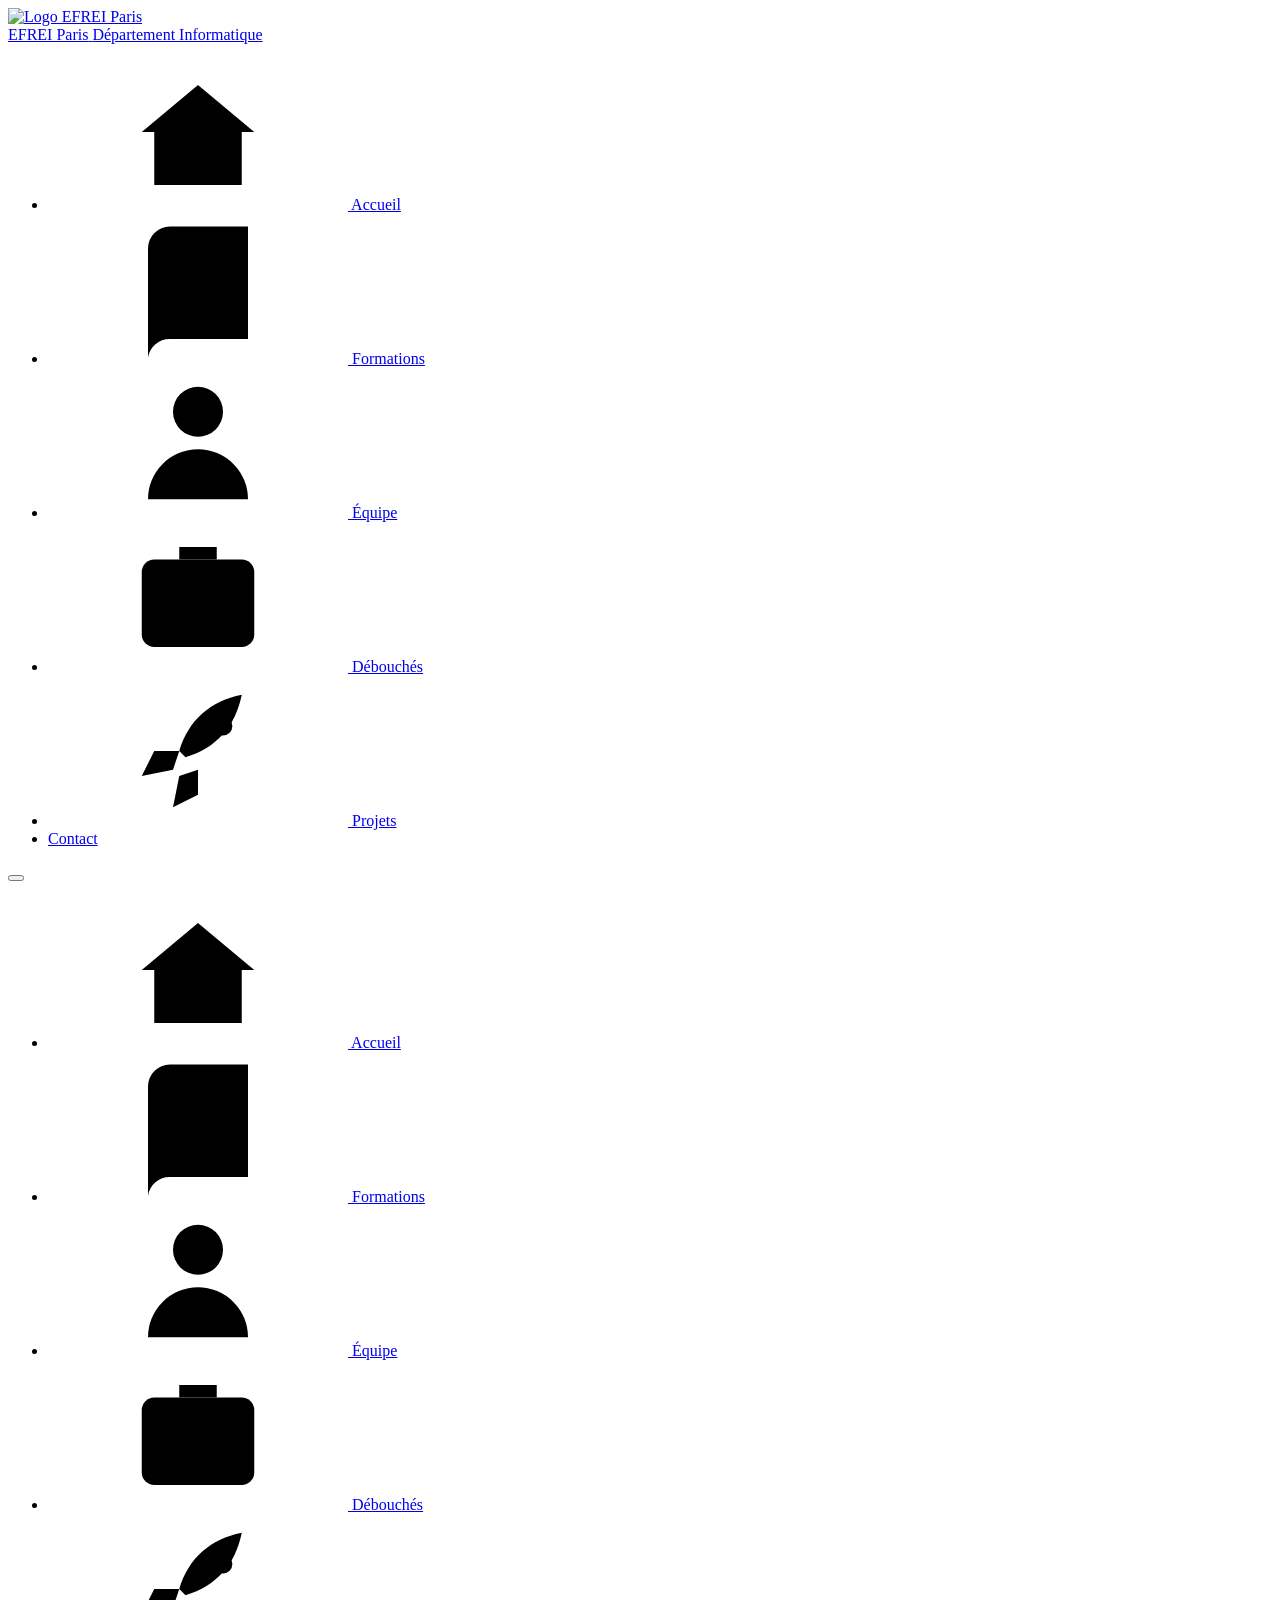
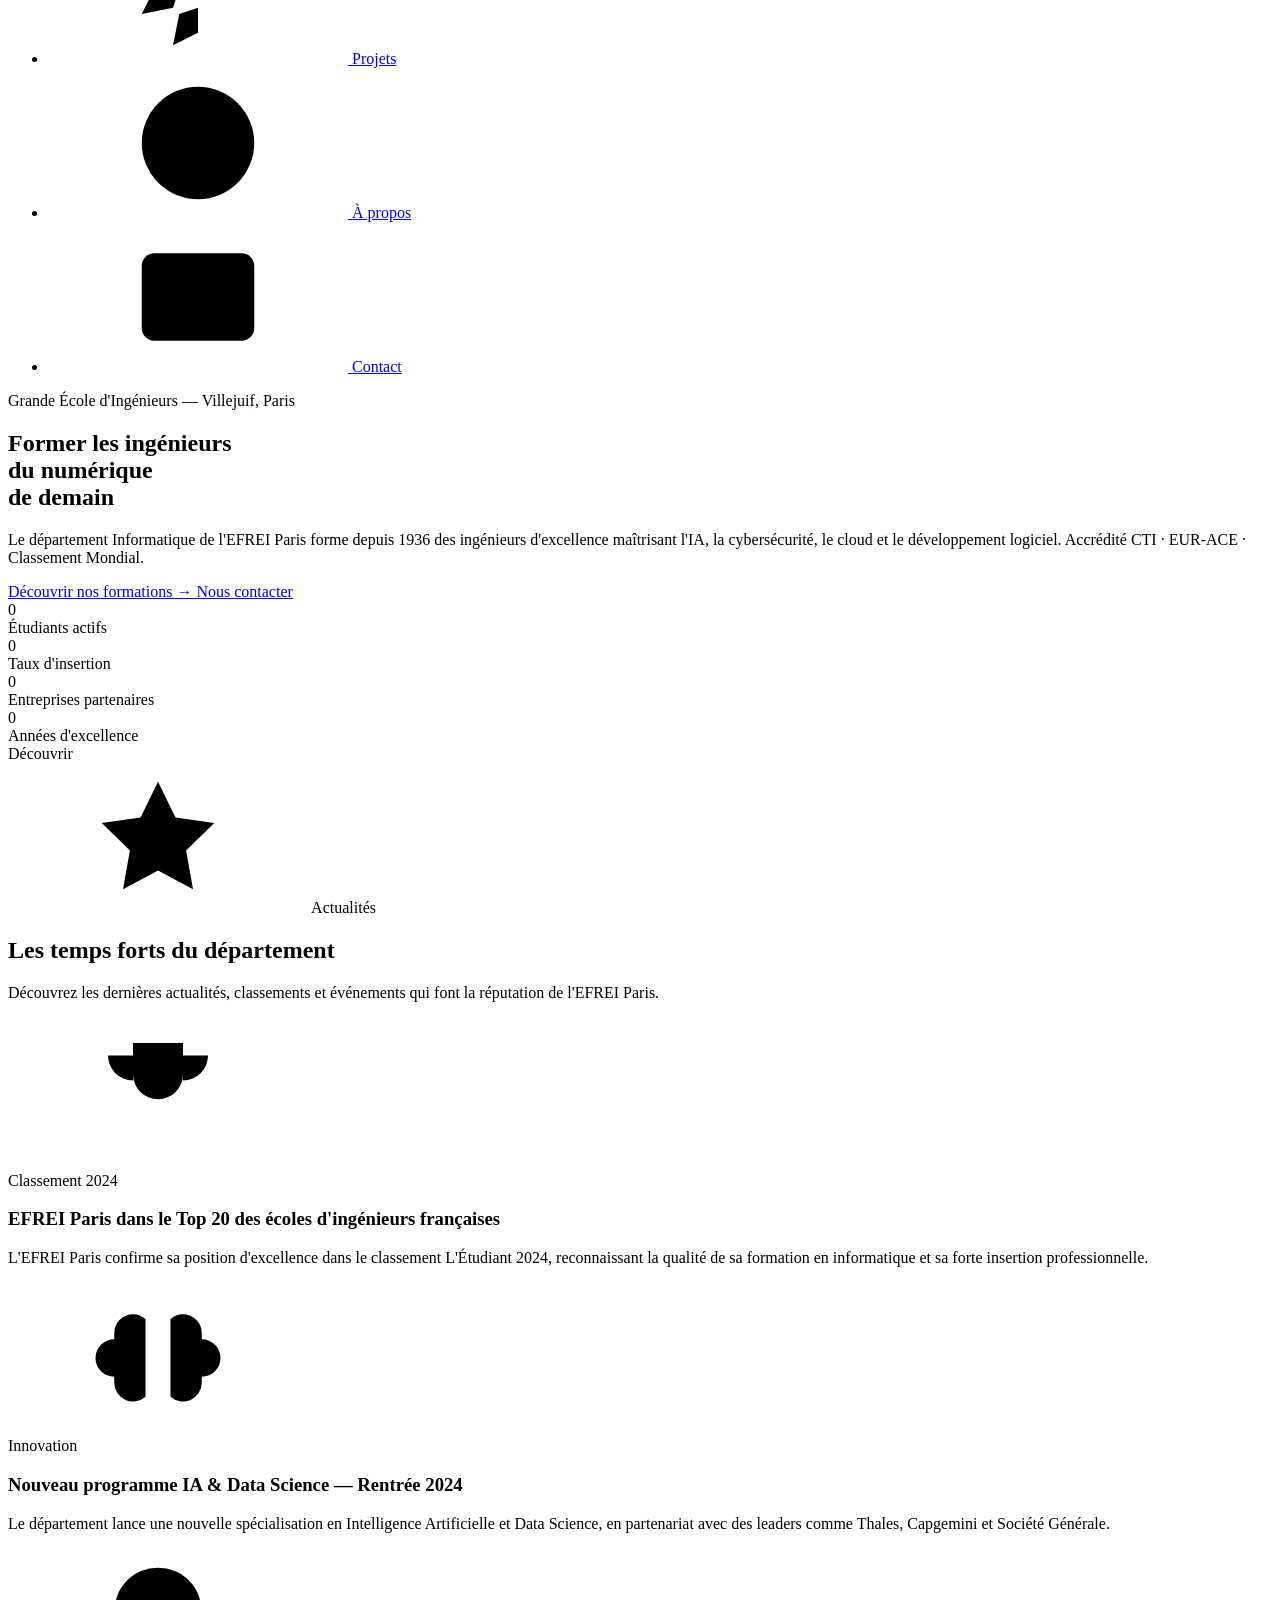
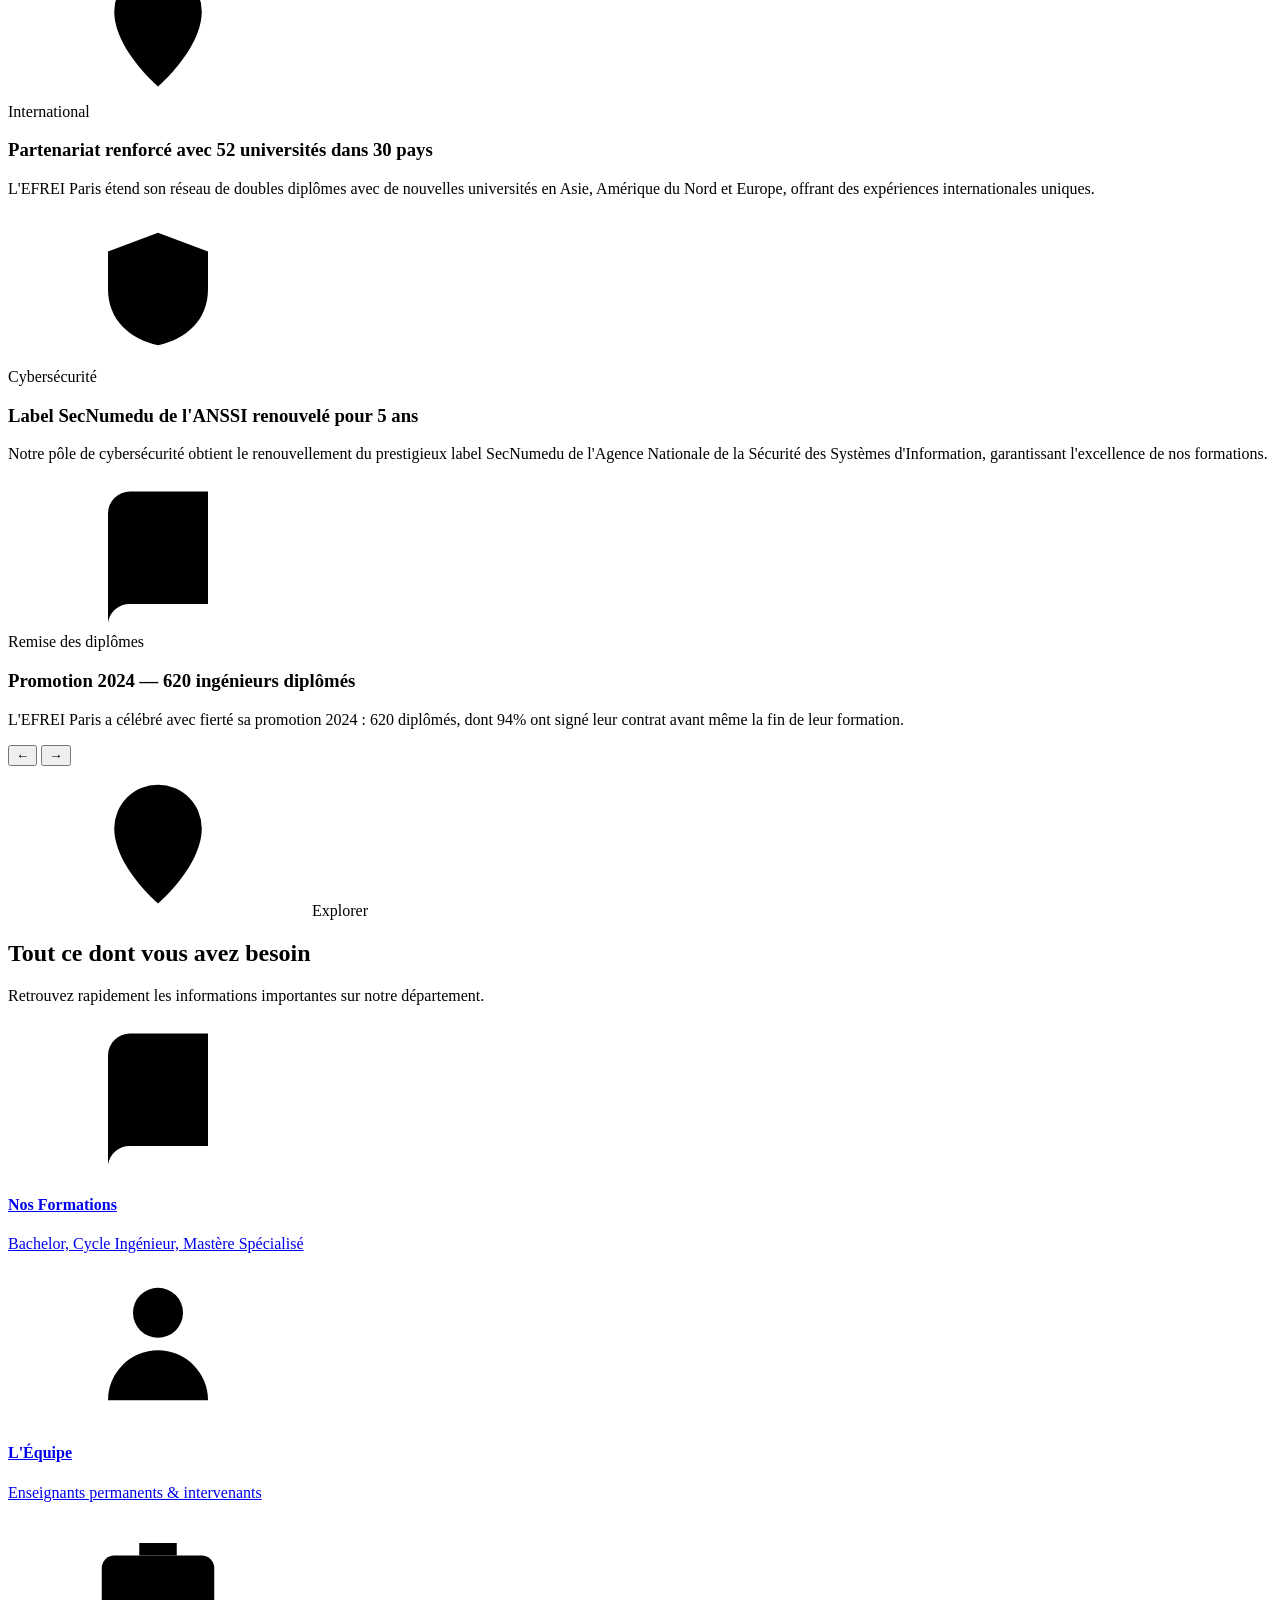
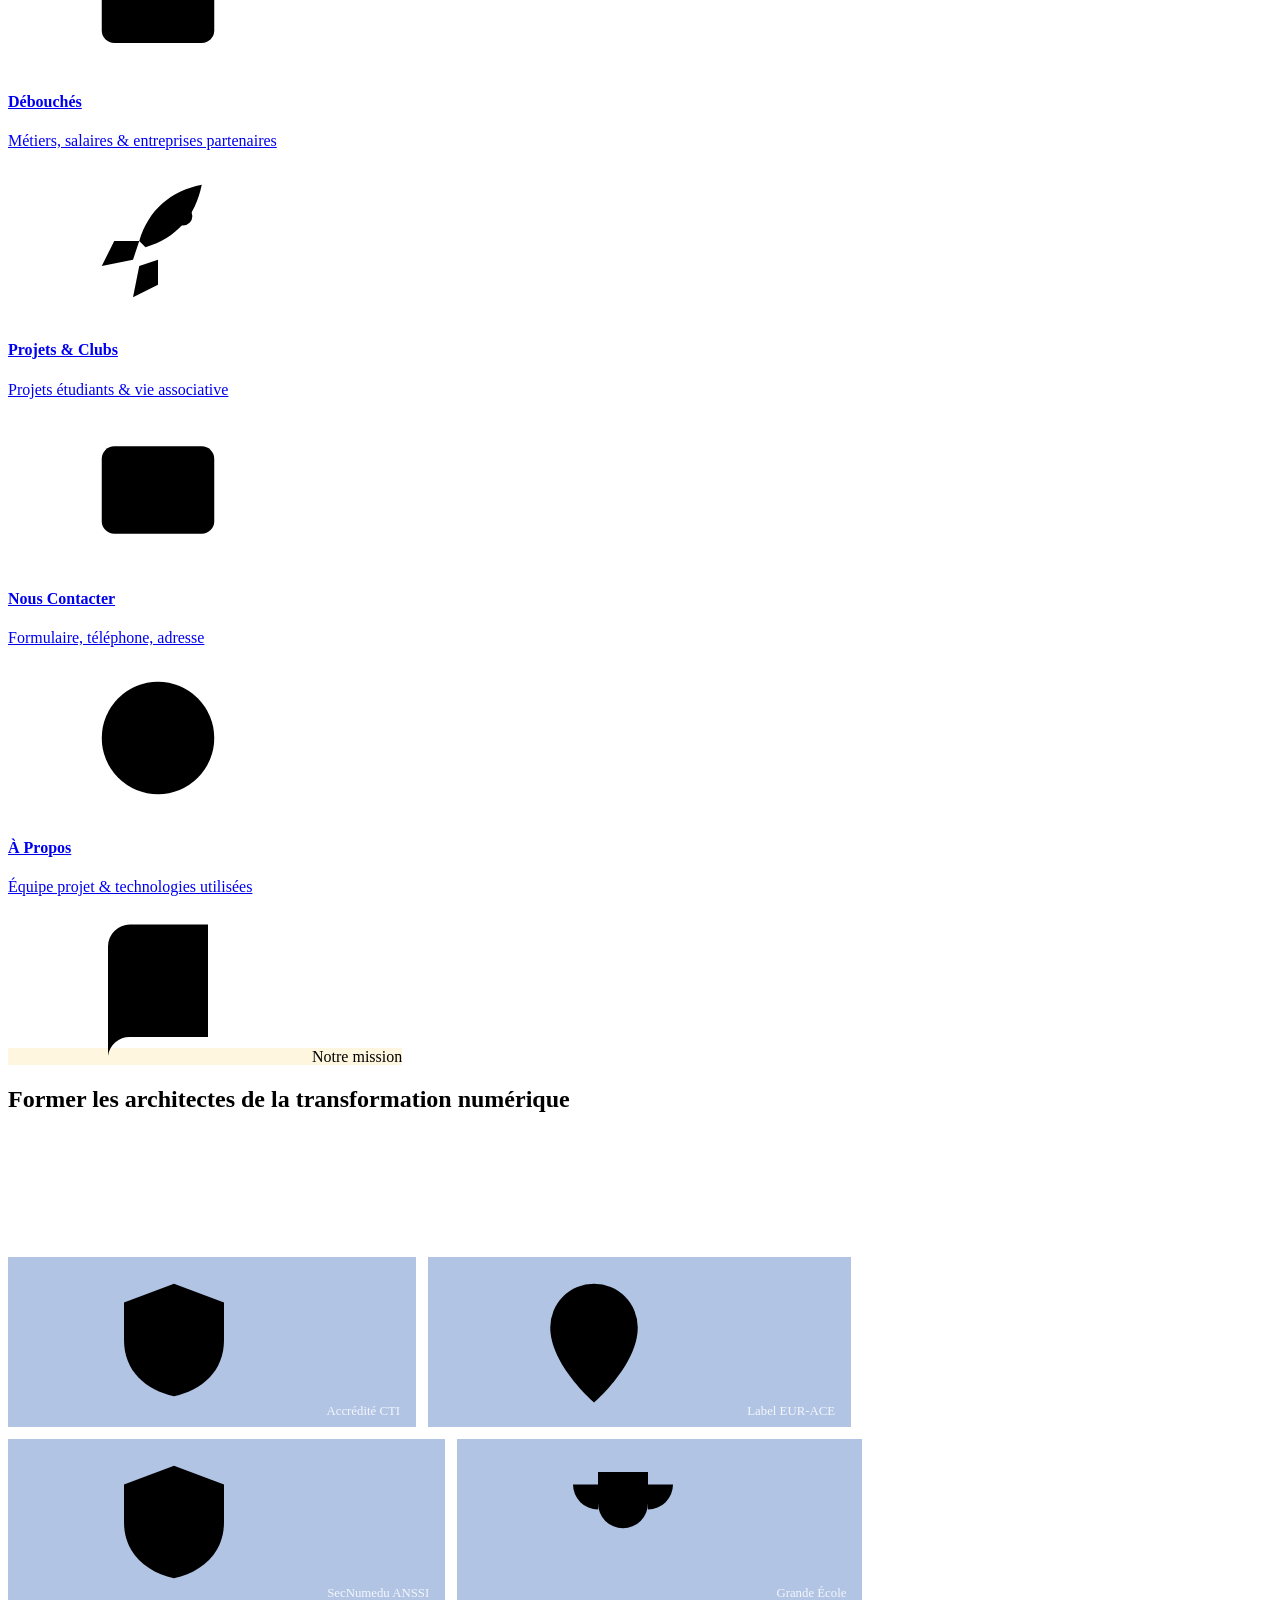
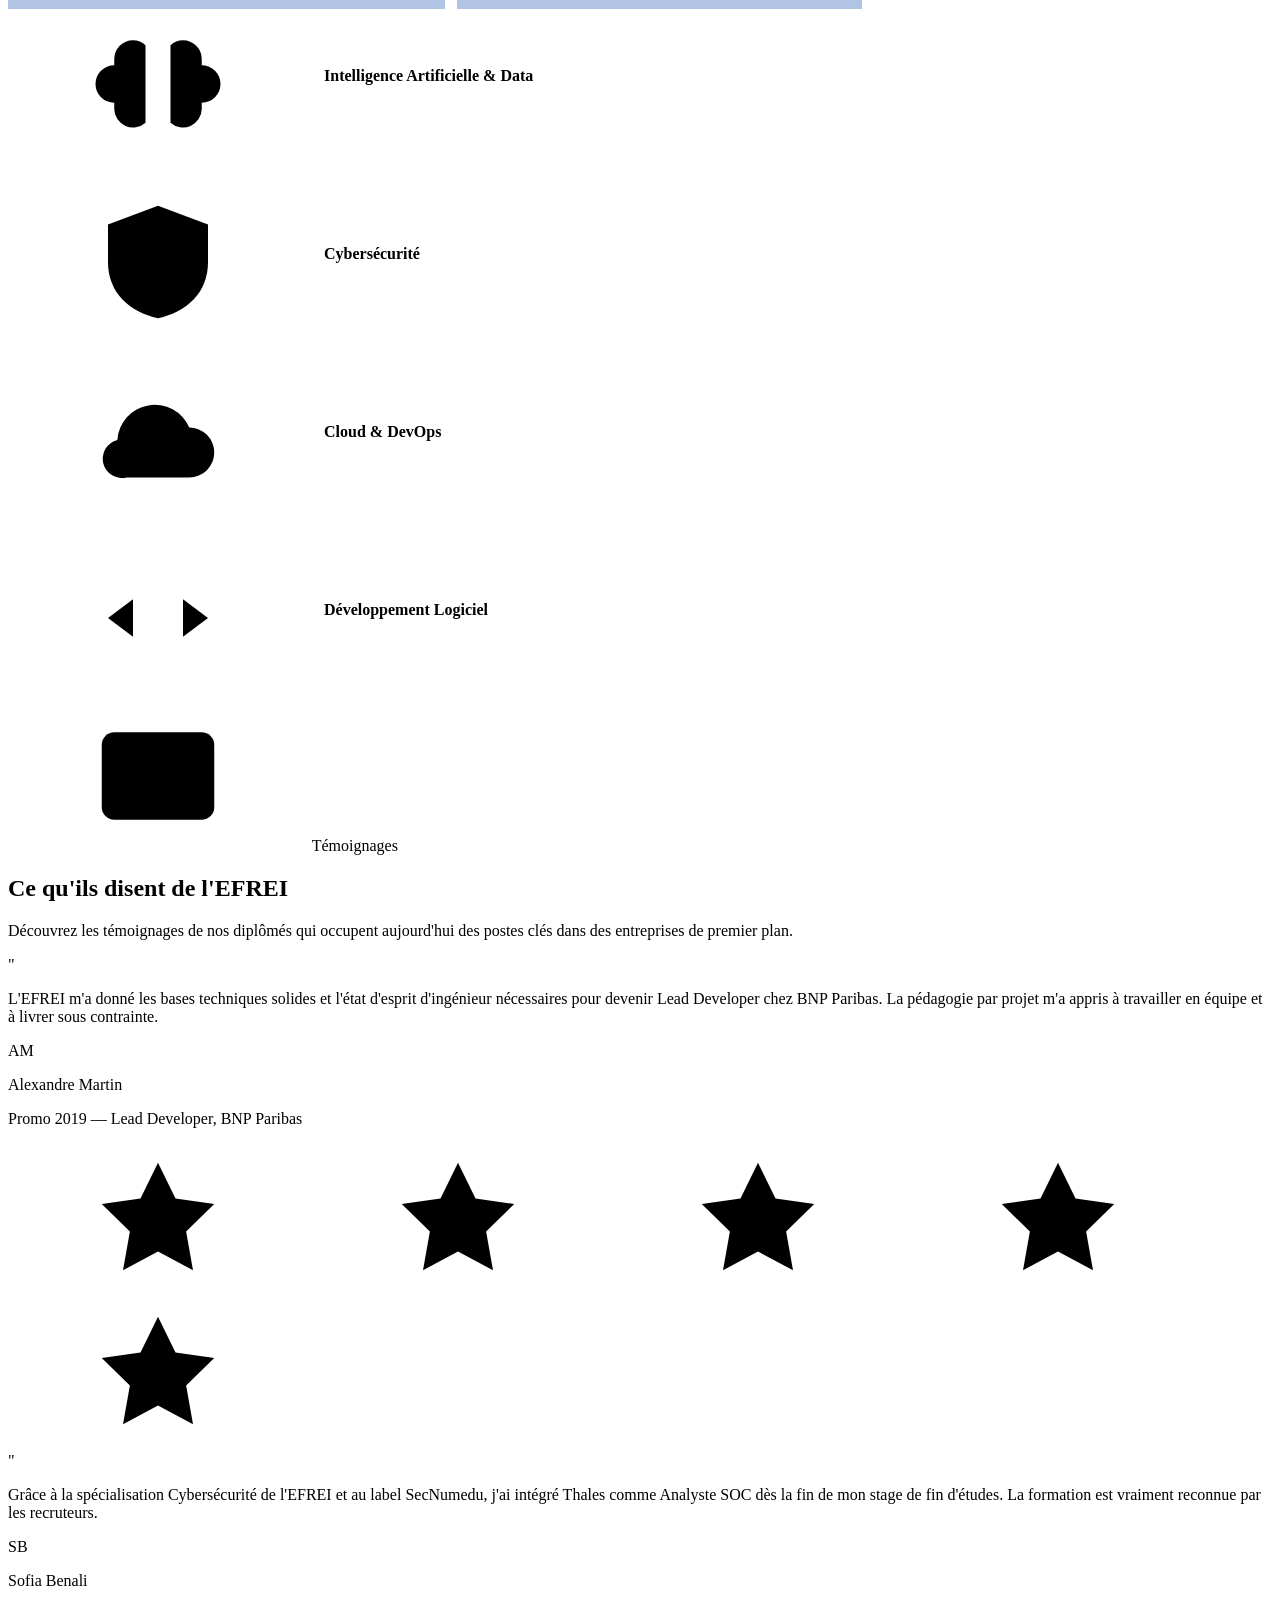
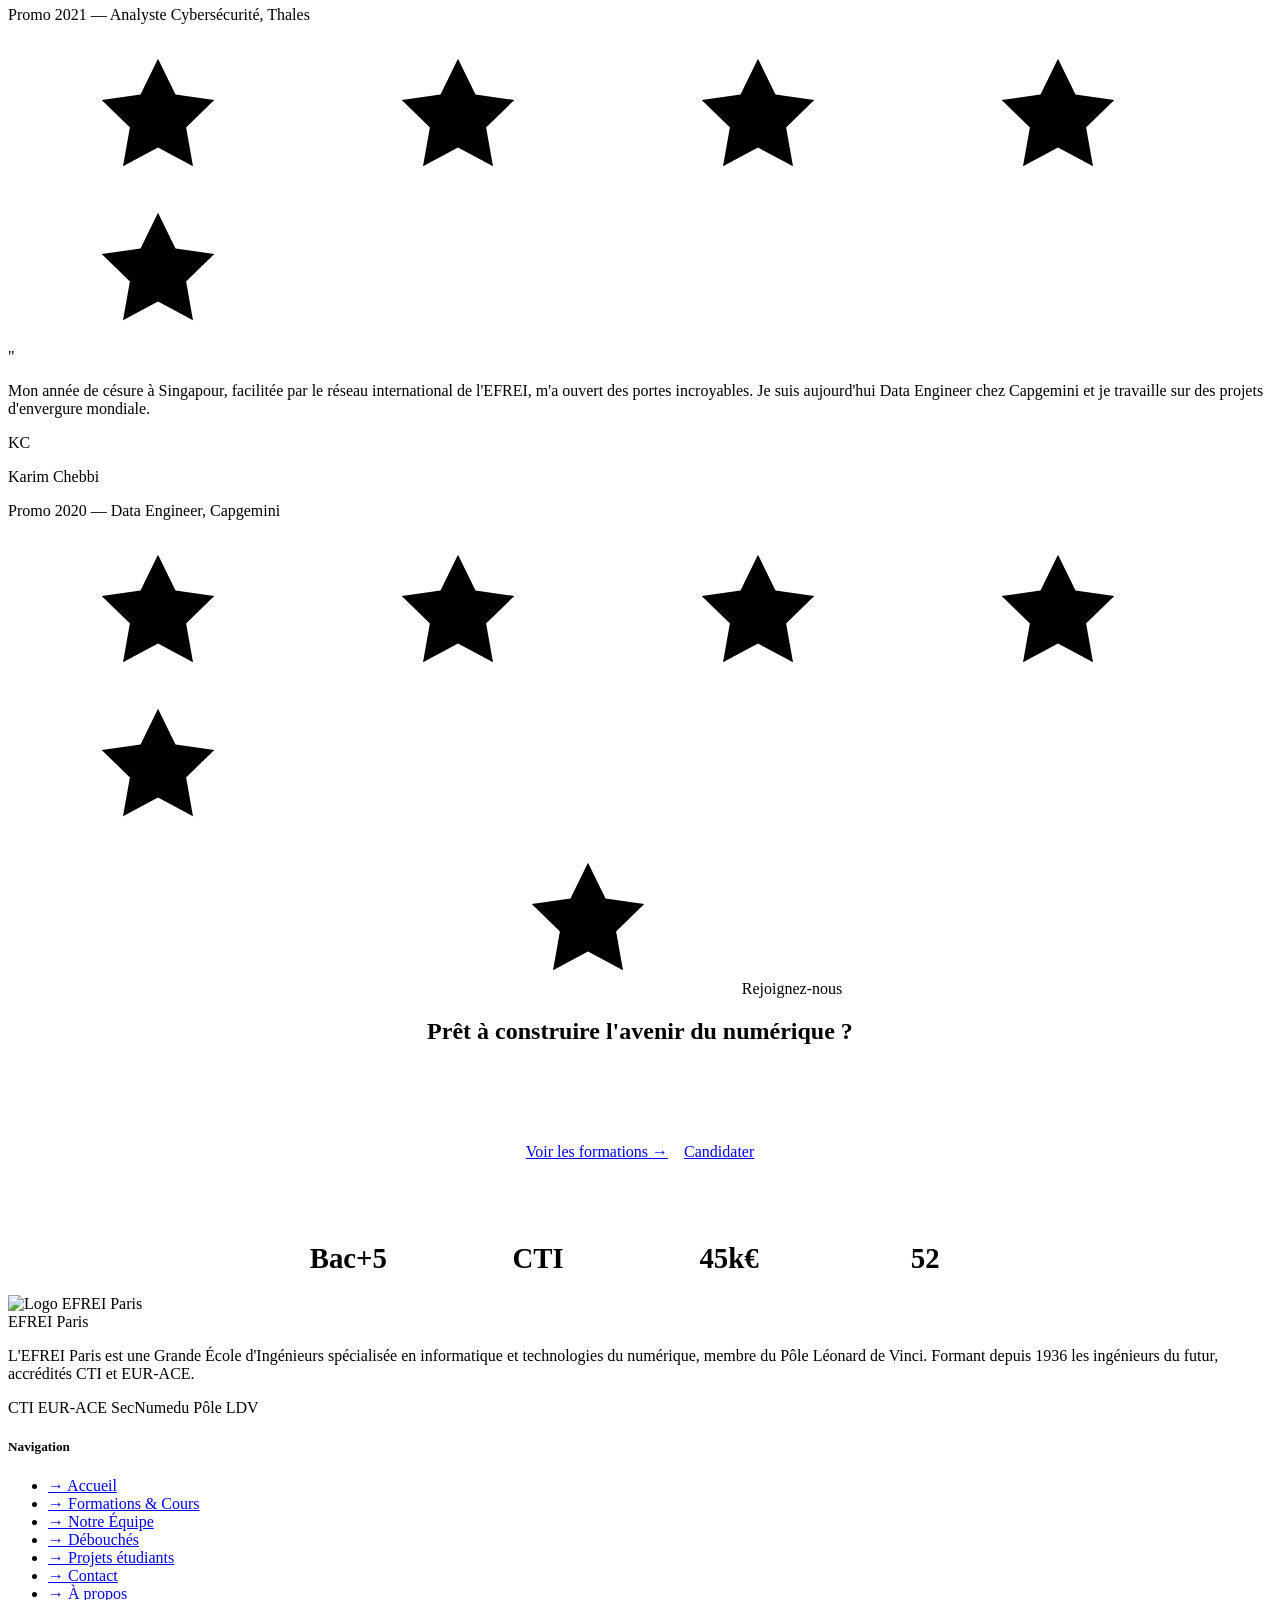
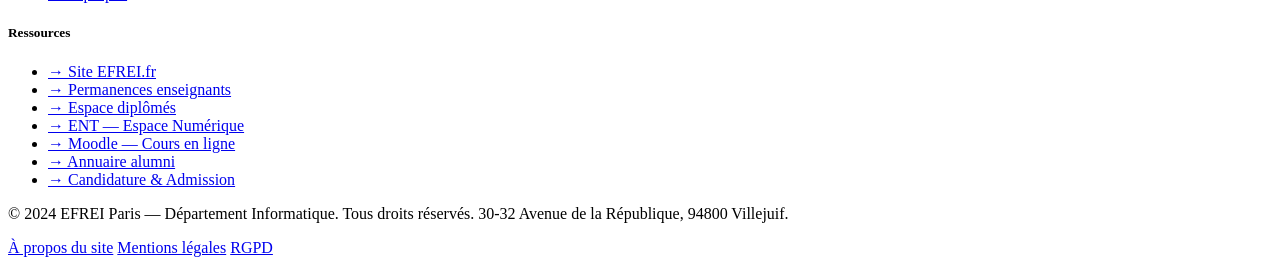
==== index.html @ 23a89172 "Add files via upload" ====
<!DOCTYPE html>
<html lang="fr">
<head>
  <meta charset="UTF-8">
  <meta name="viewport" content="width=device-width, initial-scale=1.0">
  <meta name="description" content="Département Informatique de l'EFREI Paris — Formation d'ingénieurs en informatique et technologies du numérique depuis 1936.">
  <title>Accueil — Département Informatique | EFREI Paris</title>
  <link rel="preconnect" href="https://fonts.googleapis.com">
  <link rel="preconnect" href="https://fonts.gstatic.com" crossorigin>
  <link href="https://fonts.googleapis.com/css2?family=Syne:wght@700;800&family=DM+Sans:wght@300;400;500&display=swap" rel="stylesheet">
  <link rel="stylesheet" href="css/style.css">
</head>
<body>
<svg class="svg-sprite" aria-hidden="true" focusable="false" style="position:absolute;width:0;height:0;overflow:hidden">
<symbol id="i-home" viewBox="0 0 24 24"><path d="M3 11.5 12 4l9 7.5"/><path d="M5 10.5V20h14v-9.5"/><path d="M9 20v-6h6v6"/></symbol>
<symbol id="i-book" viewBox="0 0 24 24"><path d="M4 5.5A3.5 3.5 0 0 1 7.5 2H20v18H7.5A3.5 3.5 0 0 0 4 23z"/><path d="M4 5.5V23"/><path d="M8 6h8M8 10h8"/></symbol>
<symbol id="i-user" viewBox="0 0 24 24"><circle cx="12" cy="7" r="4"/><path d="M4 21a8 8 0 0 1 16 0"/></symbol>
<symbol id="i-briefcase" viewBox="0 0 24 24"><path d="M9 6V4h6v2"/><rect x="3" y="6" width="18" height="14" rx="2"/><path d="M3 12h18"/></symbol>
<symbol id="i-rocket" viewBox="0 0 24 24"><path d="M12 15 9 12c1.5-5 5-8 10-9-1 5-4 8.5-9 10z"/><path d="M9 12H5l-2 4 5-1"/><path d="M12 15v4l-4 2 1-5"/><circle cx="16" cy="8" r="1.5"/></symbol>
<symbol id="i-mail" viewBox="0 0 24 24"><rect x="3" y="5" width="18" height="14" rx="2"/><path d="m4 7 8 6 8-6"/></symbol>
<symbol id="i-info" viewBox="0 0 24 24"><circle cx="12" cy="12" r="9"/><path d="M12 10v6M12 7h.01"/></symbol>
<symbol id="i-star" viewBox="0 0 24 24"><path d="m12 3 2.8 5.7 6.2.9-4.5 4.4 1.1 6.2-5.6-3-5.6 3 1.1-6.2L3 9.6l6.2-.9z"/></symbol>
<symbol id="i-trophy" viewBox="0 0 24 24"><path d="M8 4h8v5a4 4 0 0 1-8 0z"/><path d="M8 6H4a4 4 0 0 0 4 4M16 6h4a4 4 0 0 1-4 4M12 13v5M8 21h8M9 18h6"/></symbol>
<symbol id="i-brain" viewBox="0 0 24 24"><path d="M8 5a3 3 0 0 0-3 3v1a3 3 0 0 0 0 6v1a3 3 0 0 0 5 2.2V5.8A3 3 0 0 0 8 5z"/><path d="M16 5a3 3 0 0 1 3 3v1a3 3 0 0 1 0 6v1a3 3 0 0 1-5 2.2V5.8A3 3 0 0 1 16 5z"/></symbol>
<symbol id="i-shield" viewBox="0 0 24 24"><path d="M12 3 20 6v6c0 5-3.5 8-8 9-4.5-1-8-4-8-9V6z"/><path d="m9 12 2 2 4-5"/></symbol>
<symbol id="i-cloud" viewBox="0 0 24 24"><path d="M7 18h10a4 4 0 0 0 0-8 6 6 0 0 0-11.5 2A3 3 0 0 0 7 18z"/></symbol>
<symbol id="i-code" viewBox="0 0 24 24"><path d="m8 9-4 3 4 3M16 9l4 3-4 3M14 5l-4 14"/></symbol>
<symbol id="i-chart" viewBox="0 0 24 24"><path d="M4 19V5"/><path d="M4 19h16"/><path d="M8 16v-5M12 16V8M16 16v-9"/></symbol>
<symbol id="i-calendar" viewBox="0 0 24 24"><rect x="3" y="5" width="18" height="16" rx="2"/><path d="M8 3v4M16 3v4M3 10h18"/></symbol>
<symbol id="i-location" viewBox="0 0 24 24"><path d="M12 22s7-6 7-12a7 7 0 1 0-14 0c0 6 7 12 7 12z"/><circle cx="12" cy="10" r="2"/></symbol>
<symbol id="i-users" viewBox="0 0 24 24"><path d="M16 21a6 6 0 0 0-12 0"/><circle cx="10" cy="7" r="4"/><path d="M22 21a5 5 0 0 0-5-5M17 3a3 3 0 0 1 0 6"/></symbol>
<symbol id="i-building" viewBox="0 0 24 24"><path d="M4 21V5a2 2 0 0 1 2-2h12a2 2 0 0 1 2 2v16"/><path d="M9 21v-4h6v4M8 7h.01M12 7h.01M16 7h.01M8 11h.01M12 11h.01M16 11h.01"/></symbol>
<symbol id="i-tools" viewBox="0 0 24 24"><path d="m14 7 3-3 3 3-3 3z"/><path d="M4 20 14 10"/><path d="m6 4 14 14"/></symbol>
<symbol id="i-search" viewBox="0 0 24 24"><circle cx="11" cy="11" r="7"/><path d="m20 20-4-4"/></symbol>
</svg>

<!-- ══════════════════════════════════════════════════════════
     HEADER
══════════════════════════════════════════════════════════ -->
<header class="header" role="banner">
  <div class="container">
    <div class="header__inner">
      <!-- Logo -->
      <a href="index.html" class="header__logo" aria-label="EFREI Paris — Accueil">
<img class="efrei-real-logo" src="assets/img.png" alt="Logo EFREI Paris">        <div class="logo-text">
          <span class="name">EFREI Paris</span>
          <span class="dept">Département Informatique</span>
        </div>
      </a>

      <!-- Navigation desktop -->
      <nav class="nav nav--desktop" aria-label="Navigation principale">
        <ul class="nav__list" role="list">
          <li><a href="index.html"        class="nav__link"><svg class="svg-icon svg-icon--home" aria-hidden="true"><use href="#i-home"></use></svg> Accueil</a></li>
          <li><a href="formations.html"   class="nav__link"><svg class="svg-icon svg-icon--book" aria-hidden="true"><use href="#i-book"></use></svg> Formations</a></li>
          <li><a href="equipe.html"        class="nav__link"><svg class="svg-icon svg-icon--user" aria-hidden="true"><use href="#i-user"></use></svg> Équipe</a></li>
          <li><a href="debouches.html"     class="nav__link"><svg class="svg-icon svg-icon--briefcase" aria-hidden="true"><use href="#i-briefcase"></use></svg> Débouchés</a></li>
          <li><a href="projets.html"       class="nav__link"><svg class="svg-icon svg-icon--rocket" aria-hidden="true"><use href="#i-rocket"></use></svg> Projets</a></li>
          <li><a href="contact.html"       class="nav__link nav__cta">Contact</a></li>
        </ul>
      </nav>

      <!-- Hamburger -->
      <button class="hamburger" aria-label="Menu" aria-expanded="false">
        <span></span><span></span><span></span>
      </button>
    </div>
  </div>
</header>

<!-- Navigation mobile -->
<nav class="nav--mobile" aria-label="Navigation mobile">
  <ul class="nav__list" role="list">
    <li><a href="index.html"      class="nav__link"><svg class="svg-icon svg-icon--home" aria-hidden="true"><use href="#i-home"></use></svg> Accueil</a></li>
    <li><a href="formations.html" class="nav__link"><svg class="svg-icon svg-icon--book" aria-hidden="true"><use href="#i-book"></use></svg> Formations</a></li>
    <li><a href="equipe.html"      class="nav__link"><svg class="svg-icon svg-icon--user" aria-hidden="true"><use href="#i-user"></use></svg> Équipe</a></li>
    <li><a href="debouches.html"   class="nav__link"><svg class="svg-icon svg-icon--briefcase" aria-hidden="true"><use href="#i-briefcase"></use></svg> Débouchés</a></li>
    <li><a href="projets.html"     class="nav__link"><svg class="svg-icon svg-icon--rocket" aria-hidden="true"><use href="#i-rocket"></use></svg> Projets</a></li>
    <li><a href="apropos.html"     class="nav__link"><svg class="svg-icon svg-icon--info" aria-hidden="true"><use href="#i-info"></use></svg> À propos</a></li>
    <li><a href="contact.html"     class="nav__link nav__cta"><svg class="svg-icon svg-icon--mail" aria-hidden="true"><use href="#i-mail"></use></svg> Contact</a></li>
  </ul>
</nav>

<!-- ══════════════════════════════════════════════════════════
     HERO
══════════════════════════════════════════════════════════ -->
<main id="main-content">
<section class="hero" aria-label="Présentation du département">
  <div class="hero__blob hero__blob--1"></div>
  <div class="hero__blob hero__blob--2"></div>

  <div class="container">
    <div class="hero__content">
      <div class="hero__eyebrow">
        <span class="dot"></span>
        Grande École d'Ingénieurs — Villejuif, Paris
      </div>

      <h1>Former les ingénieurs<br>du <span class="accent-word">numérique</span><br>de demain</h1>

      <p class="hero__subtitle">
        Le département Informatique de l'EFREI Paris forme depuis 1936 des ingénieurs d'excellence 
        maîtrisant l'IA, la cybersécurité, le cloud et le développement logiciel. 
        Accrédité CTI · EUR-ACE · Classement Mondial.
      </p>

      <div class="hero__actions">
        <a href="formations.html" class="btn btn--accent btn--lg">
          Découvrir nos formations →
        </a>
        <a href="contact.html" class="btn btn--outline-white btn--lg">
          Nous contacter
        </a>
      </div>

      <!-- Statistiques animées -->
      <div class="hero__stats">
        <div class="stat-card reveal">
          <div class="stat-card__number">
            <span data-count="3500" data-suffix="+">0</span>
          </div>
          <div class="stat-card__label">Étudiants actifs</div>
        </div>
        <div class="stat-card reveal reveal-delay-1">
          <div class="stat-card__number">
            <span data-count="97" data-suffix="%">0</span>
          </div>
          <div class="stat-card__label">Taux d'insertion</div>
        </div>
        <div class="stat-card reveal reveal-delay-2">
          <div class="stat-card__number">
            <span data-count="250" data-suffix="+">0</span>
          </div>
          <div class="stat-card__label">Entreprises partenaires</div>
        </div>
        <div class="stat-card reveal reveal-delay-3">
          <div class="stat-card__number">
            <span data-count="88" data-suffix="">0</span>
          </div>
          <div class="stat-card__label">Années d'excellence</div>
        </div>
      </div>
    </div>
  </div>

  <!-- Scroll indicator -->
  <div class="hero__scroll" aria-hidden="true">
    <div class="scroll-line"></div>
    <span>Découvrir</span>
  </div>
</section>

<!-- ══════════════════════════════════════════════════════════
     TEMPS FORTS — Carrousel
══════════════════════════════════════════════════════════ -->
<section class="section section--light" aria-label="Temps forts">
  <div class="container">
    <div class="section-header reveal">
      <span class="eyebrow"><svg class="svg-icon svg-icon--star" aria-hidden="true"><use href="#i-star"></use></svg> Actualités</span>
      <h2>Les temps forts du département</h2>
      <p>Découvrez les dernières actualités, classements et événements qui font la réputation de l'EFREI Paris.</p>
      <div class="accent-line"></div>
    </div>

    <div class="carousel" data-autoplay="true" data-delay="5000" role="region" aria-label="Actualités en carrousel">
      <div class="carousel__track">
        <!-- Slide 1 -->
        <div class="carousel__slide">
          <div class="highlight-slide">
            <div class="highlight-slide__icon"><svg class="svg-icon svg-icon--trophy" aria-hidden="true"><use href="#i-trophy"></use></svg></div>
            <div>
              <span class="highlight-slide__tag">Classement 2024</span>
              <h3>EFREI Paris dans le Top 20 des écoles d'ingénieurs françaises</h3>
              <p>L'EFREI Paris confirme sa position d'excellence dans le classement L'Étudiant 2024, 
              reconnaissant la qualité de sa formation en informatique et sa forte insertion professionnelle.</p>
            </div>
          </div>
        </div>
        <!-- Slide 2 -->
        <div class="carousel__slide">
          <div class="highlight-slide">
            <div class="highlight-slide__icon"><svg class="svg-icon svg-icon--brain" aria-hidden="true"><use href="#i-brain"></use></svg></div>
            <div>
              <span class="highlight-slide__tag">Innovation</span>
              <h3>Nouveau programme IA & Data Science — Rentrée 2024</h3>
              <p>Le département lance une nouvelle spécialisation en Intelligence Artificielle et Data Science, 
              en partenariat avec des leaders comme Thales, Capgemini et Société Générale.</p>
            </div>
          </div>
        </div>
        <!-- Slide 3 -->
        <div class="carousel__slide">
          <div class="highlight-slide">
            <div class="highlight-slide__icon"><svg class="svg-icon svg-icon--location" aria-hidden="true"><use href="#i-location"></use></svg></div>
            <div>
              <span class="highlight-slide__tag">International</span>
              <h3>Partenariat renforcé avec 52 universités dans 30 pays</h3>
              <p>L'EFREI Paris étend son réseau de doubles diplômes avec de nouvelles universités 
              en Asie, Amérique du Nord et Europe, offrant des expériences internationales uniques.</p>
            </div>
          </div>
        </div>
        <!-- Slide 4 -->
        <div class="carousel__slide">
          <div class="highlight-slide">
            <div class="highlight-slide__icon"><svg class="svg-icon svg-icon--shield" aria-hidden="true"><use href="#i-shield"></use></svg></div>
            <div>
              <span class="highlight-slide__tag">Cybersécurité</span>
              <h3>Label SecNumedu de l'ANSSI renouvelé pour 5 ans</h3>
              <p>Notre pôle de cybersécurité obtient le renouvellement du prestigieux label SecNumedu 
              de l'Agence Nationale de la Sécurité des Systèmes d'Information, garantissant l'excellence de nos formations.</p>
            </div>
          </div>
        </div>
        <!-- Slide 5 -->
        <div class="carousel__slide">
          <div class="highlight-slide">
            <div class="highlight-slide__icon"><svg class="svg-icon svg-icon--book" aria-hidden="true"><use href="#i-book"></use></svg></div>
            <div>
              <span class="highlight-slide__tag">Remise des diplômes</span>
              <h3>Promotion 2024 — 620 ingénieurs diplômés</h3>
              <p>L'EFREI Paris a célébré avec fierté sa promotion 2024 : 620 diplômés, 
              dont 94% ont signé leur contrat avant même la fin de leur formation.</p>
            </div>
          </div>
        </div>
      </div>

      <button class="carousel__btn carousel__btn--prev" aria-label="Précédent">&#8592;</button>
      <button class="carousel__btn carousel__btn--next" aria-label="Suivant">&#8594;</button>
      <div class="carousel__dots" role="tablist" aria-label="Navigation des diapositives"></div>
    </div>
  </div>
</section>

<!-- ══════════════════════════════════════════════════════════
     LIENS RAPIDES
══════════════════════════════════════════════════════════ -->
<section class="section" aria-label="Navigation rapide">
  <div class="container">
    <div class="section-header reveal">
      <span class="eyebrow"><svg class="svg-icon svg-icon--location" aria-hidden="true"><use href="#i-location"></use></svg> Explorer</span>
      <h2>Tout ce dont vous avez besoin</h2>
      <p>Retrouvez rapidement les informations importantes sur notre département.</p>
      <div class="accent-line"></div>
    </div>

    <div class="grid-3" style="grid-template-columns: repeat(3, 1fr);">
      <a href="formations.html" class="quick-nav-item reveal reveal-delay-1">
        <span class="icon"><svg class="svg-icon svg-icon--book" aria-hidden="true"><use href="#i-book"></use></svg></span>
        <h4>Nos Formations</h4>
        <p>Bachelor, Cycle Ingénieur, Mastère Spécialisé</p>
      </a>
      <a href="equipe.html" class="quick-nav-item reveal reveal-delay-2">
        <span class="icon"><svg class="svg-icon svg-icon--user" aria-hidden="true"><use href="#i-user"></use></svg></span>
        <h4>L'Équipe</h4>
        <p>Enseignants permanents & intervenants</p>
      </a>
      <a href="debouches.html" class="quick-nav-item reveal reveal-delay-3">
        <span class="icon"><svg class="svg-icon svg-icon--briefcase" aria-hidden="true"><use href="#i-briefcase"></use></svg></span>
        <h4>Débouchés</h4>
        <p>Métiers, salaires & entreprises partenaires</p>
      </a>
      <a href="projets.html" class="quick-nav-item reveal reveal-delay-4">
        <span class="icon"><svg class="svg-icon svg-icon--rocket" aria-hidden="true"><use href="#i-rocket"></use></svg></span>
        <h4>Projets & Clubs</h4>
        <p>Projets étudiants & vie associative</p>
      </a>
      <a href="contact.html" class="quick-nav-item reveal reveal-delay-5">
        <span class="icon"><svg class="svg-icon svg-icon--mail" aria-hidden="true"><use href="#i-mail"></use></svg></span>
        <h4>Nous Contacter</h4>
        <p>Formulaire, téléphone, adresse</p>
      </a>
      <a href="apropos.html" class="quick-nav-item reveal reveal-delay-6">
        <span class="icon"><svg class="svg-icon svg-icon--info" aria-hidden="true"><use href="#i-info"></use></svg></span>
        <h4>À Propos</h4>
        <p>Équipe projet & technologies utilisées</p>
      </a>
    </div>
  </div>
</section>

<!-- ══════════════════════════════════════════════════════════
     PRÉSENTATION DU DÉPARTEMENT
══════════════════════════════════════════════════════════ -->
<section class="section section--dark" aria-labelledby="dept-title">
  <div class="container">
    <div class="grid-2" style="align-items: center; gap: 72px;">
      <div class="reveal">
        <span class="eyebrow" style="color:var(--accent);background:rgba(255,179,0,.12);border-color:rgba(255,179,0,.25)">
          <svg class="svg-icon svg-icon--book" aria-hidden="true"><use href="#i-book"></use></svg> Notre mission
        </span>
        <h2 id="dept-title" style="color:var(--white); margin: 20px 0 20px;">
          Former les architectes de la transformation numérique
        </h2>
        <p style="color:rgba(255,255,255,.65); margin-bottom: 20px;">
          Fondé en 1936, le département Informatique de l'EFREI Paris est une référence en formation 
          d'ingénieurs du numérique. Nous préparons nos étudiants à relever les défis technologiques 
          les plus complexes grâce à une pédagogie par projet, un corps enseignant d'exception 
          et un réseau d'entreprises partenaires de premier plan.
        </p>
        <p style="color:rgba(255,255,255,.65); margin-bottom: 32px;">
          Notre accréditation CTI (Commission des Titres d'Ingénieur) garantit la reconnaissance 
          nationale et internationale de nos diplômes. Membre du Pôle Léonard de Vinci, nous bénéficions 
          d'un campus moderne à Villejuif, aux portes de Paris.
        </p>
        <div style="display:flex;flex-wrap:wrap;gap:12px;">
          <span class="tag" style="background:rgba(0,61,165,.3);color:rgba(255,255,255,.85);font-size:0.8rem;padding:8px 16px;"><svg class="svg-icon svg-icon--shield" aria-hidden="true"><use href="#i-shield"></use></svg> Accrédité CTI</span>
          <span class="tag" style="background:rgba(0,61,165,.3);color:rgba(255,255,255,.85);font-size:0.8rem;padding:8px 16px;"><svg class="svg-icon svg-icon--location" aria-hidden="true"><use href="#i-location"></use></svg> Label EUR-ACE</span>
          <span class="tag" style="background:rgba(0,61,165,.3);color:rgba(255,255,255,.85);font-size:0.8rem;padding:8px 16px;"><svg class="svg-icon svg-icon--shield" aria-hidden="true"><use href="#i-shield"></use></svg> SecNumedu ANSSI</span>
          <span class="tag" style="background:rgba(0,61,165,.3);color:rgba(255,255,255,.85);font-size:0.8rem;padding:8px 16px;"><svg class="svg-icon svg-icon--trophy" aria-hidden="true"><use href="#i-trophy"></use></svg> Grande École</span>
        </div>
      </div>

      <div class="reveal reveal-delay-2">
        <div style="display:grid;gap:20px;">
          <div class="highlight-box" style="background:rgba(255,255,255,.04);border-color:rgba(255,255,255,.1);">
            <div style="display:flex;align-items:center;gap:16px;">
              <div style="font-size:2rem;min-width:48px;"><svg class="svg-icon svg-icon--brain" aria-hidden="true"><use href="#i-brain"></use></svg></div>
              <div>
                <h4 style="color:var(--white);margin-bottom:4px;">Intelligence Artificielle & Data</h4>
                <p style="font-size:0.875rem;color:rgba(255,255,255,.5);">Machine Learning, Deep Learning, Big Data, NLP</p>
              </div>
            </div>
          </div>
          <div class="highlight-box" style="background:rgba(255,255,255,.04);border-color:rgba(255,255,255,.1);">
            <div style="display:flex;align-items:center;gap:16px;">
              <div style="font-size:2rem;min-width:48px;"><svg class="svg-icon svg-icon--shield" aria-hidden="true"><use href="#i-shield"></use></svg></div>
              <div>
                <h4 style="color:var(--white);margin-bottom:4px;">Cybersécurité</h4>
                <p style="font-size:0.875rem;color:rgba(255,255,255,.5);">Sécurité réseau, cryptographie, ethical hacking</p>
              </div>
            </div>
          </div>
          <div class="highlight-box" style="background:rgba(255,255,255,.04);border-color:rgba(255,255,255,.1);">
            <div style="display:flex;align-items:center;gap:16px;">
              <div style="font-size:2rem;min-width:48px;"><svg class="svg-icon svg-icon--cloud" aria-hidden="true"><use href="#i-cloud"></use></svg></div>
              <div>
                <h4 style="color:var(--white);margin-bottom:4px;">Cloud & DevOps</h4>
                <p style="font-size:0.875rem;color:rgba(255,255,255,.5);">AWS, Azure, GCP, Kubernetes, CI/CD</p>
              </div>
            </div>
          </div>
          <div class="highlight-box" style="background:rgba(255,255,255,.04);border-color:rgba(255,255,255,.1);">
            <div style="display:flex;align-items:center;gap:16px;">
              <div style="font-size:2rem;min-width:48px;"><svg class="svg-icon svg-icon--code" aria-hidden="true"><use href="#i-code"></use></svg></div>
              <div>
                <h4 style="color:var(--white);margin-bottom:4px;">Développement Logiciel</h4>
                <p style="font-size:0.875rem;color:rgba(255,255,255,.5);">Fullstack, mobile, architecture microservices</p>
              </div>
            </div>
          </div>
        </div>
      </div>
    </div>
  </div>
</section>

<!-- ══════════════════════════════════════════════════════════
     TÉMOIGNAGES
══════════════════════════════════════════════════════════ -->
<section class="section section--light" aria-labelledby="temoignages-title">
  <div class="container">
    <div class="section-header reveal">
      <span class="eyebrow"><svg class="svg-icon svg-icon--mail" aria-hidden="true"><use href="#i-mail"></use></svg> Témoignages</span>
      <h2 id="temoignages-title">Ce qu'ils disent de l'EFREI</h2>
      <p>Découvrez les témoignages de nos diplômés qui occupent aujourd'hui des postes clés dans des entreprises de premier plan.</p>
      <div class="accent-line"></div>
    </div>

    <div class="grid-3">
      <div class="testimonial reveal reveal-delay-1">
        <span class="testimonial__quote">"</span>
        <p class="testimonial__text">
          L'EFREI m'a donné les bases techniques solides et l'état d'esprit d'ingénieur nécessaires 
          pour devenir Lead Developer chez BNP Paribas. La pédagogie par projet m'a appris à travailler 
          en équipe et à livrer sous contrainte.
        </p>
        <div class="testimonial__author">
          <div class="testimonial__avatar">AM</div>
          <div>
            <p class="testimonial__name">Alexandre Martin</p>
            <p class="testimonial__promo">Promo 2019 — Lead Developer, BNP Paribas</p>
            <div class="testimonial__stars"><svg class="svg-icon svg-icon--star" aria-hidden="true"><use href="#i-star"></use></svg><svg class="svg-icon svg-icon--star" aria-hidden="true"><use href="#i-star"></use></svg><svg class="svg-icon svg-icon--star" aria-hidden="true"><use href="#i-star"></use></svg><svg class="svg-icon svg-icon--star" aria-hidden="true"><use href="#i-star"></use></svg><svg class="svg-icon svg-icon--star" aria-hidden="true"><use href="#i-star"></use></svg></div>
          </div>
        </div>
      </div>

      <div class="testimonial reveal reveal-delay-2">
        <span class="testimonial__quote">"</span>
        <p class="testimonial__text">
          Grâce à la spécialisation Cybersécurité de l'EFREI et au label SecNumedu, 
          j'ai intégré Thales comme Analyste SOC dès la fin de mon stage de fin d'études. 
          La formation est vraiment reconnue par les recruteurs.
        </p>
        <div class="testimonial__author">
          <div class="testimonial__avatar">SB</div>
          <div>
            <p class="testimonial__name">Sofia Benali</p>
            <p class="testimonial__promo">Promo 2021 — Analyste Cybersécurité, Thales</p>
            <div class="testimonial__stars"><svg class="svg-icon svg-icon--star" aria-hidden="true"><use href="#i-star"></use></svg><svg class="svg-icon svg-icon--star" aria-hidden="true"><use href="#i-star"></use></svg><svg class="svg-icon svg-icon--star" aria-hidden="true"><use href="#i-star"></use></svg><svg class="svg-icon svg-icon--star" aria-hidden="true"><use href="#i-star"></use></svg><svg class="svg-icon svg-icon--star" aria-hidden="true"><use href="#i-star"></use></svg></div>
          </div>
        </div>
      </div>

      <div class="testimonial reveal reveal-delay-3">
        <span class="testimonial__quote">"</span>
        <p class="testimonial__text">
          Mon année de césure à Singapour, facilitée par le réseau international de l'EFREI, 
          m'a ouvert des portes incroyables. Je suis aujourd'hui Data Engineer chez Capgemini 
          et je travaille sur des projets d'envergure mondiale.
        </p>
        <div class="testimonial__author">
          <div class="testimonial__avatar">KC</div>
          <div>
            <p class="testimonial__name">Karim Chebbi</p>
            <p class="testimonial__promo">Promo 2020 — Data Engineer, Capgemini</p>
            <div class="testimonial__stars"><svg class="svg-icon svg-icon--star" aria-hidden="true"><use href="#i-star"></use></svg><svg class="svg-icon svg-icon--star" aria-hidden="true"><use href="#i-star"></use></svg><svg class="svg-icon svg-icon--star" aria-hidden="true"><use href="#i-star"></use></svg><svg class="svg-icon svg-icon--star" aria-hidden="true"><use href="#i-star"></use></svg><svg class="svg-icon svg-icon--star" aria-hidden="true"><use href="#i-star"></use></svg></div>
          </div>
        </div>
      </div>
    </div>
  </div>
</section>

<!-- ══════════════════════════════════════════════════════════
     CTA FINAL
══════════════════════════════════════════════════════════ -->
<section class="section section--gradient" aria-label="Appel à l'action">
  <div class="container" style="text-align:center;">
    <div class="reveal">
      <span class="eyebrow"><svg class="svg-icon svg-icon--star" aria-hidden="true"><use href="#i-star"></use></svg> Rejoignez-nous</span>
      <h2 style="color:var(--white); margin: 20px 0 16px;">
        Prêt à construire l'avenir du numérique ?
      </h2>
      <p style="color:rgba(255,255,255,.7); font-size:1.1rem; max-width:540px; margin: 0 auto 40px;">
        Candidatez à l'EFREI Paris et rejoignez une communauté de plus de 25 000 alumni
        présents dans 80 pays à travers le monde.
      </p>
      <div style="display:flex;justify-content:center;gap:16px;flex-wrap:wrap;">
        <a href="formations.html" class="btn btn--accent btn--lg">Voir les formations →</a>
        <a href="contact.html" class="btn btn--outline-white btn--lg">Candidater</a>
      </div>

      <div style="margin-top:48px;display:flex;justify-content:center;align-items:center;gap:40px;flex-wrap:wrap;padding-top:32px;border-top:1px solid rgba(255,255,255,.15);">
        <div style="text-align:center;">
          <div style="color:var(--accent);font-family:var(--font-display);font-weight:800;font-size:1.8rem;">Bac+5</div>
          <div style="color:rgba(255,255,255,.6);font-size:0.82rem;margin-top:4px;">Diplôme d'ingénieur</div>
        </div>
        <div style="width:1px;height:48px;background:rgba(255,255,255,.2);"></div>
        <div style="text-align:center;">
          <div style="color:var(--accent);font-family:var(--font-display);font-weight:800;font-size:1.8rem;">CTI</div>
          <div style="color:rgba(255,255,255,.6);font-size:0.82rem;margin-top:4px;">Accrédité & reconnu</div>
        </div>
        <div style="width:1px;height:48px;background:rgba(255,255,255,.2);"></div>
        <div style="text-align:center;">
          <div style="color:var(--accent);font-family:var(--font-display);font-weight:800;font-size:1.8rem;">45k€</div>
          <div style="color:rgba(255,255,255,.6);font-size:0.82rem;margin-top:4px;">Salaire moyen junior</div>
        </div>
        <div style="width:1px;height:48px;background:rgba(255,255,255,.2);"></div>
        <div style="text-align:center;">
          <div style="color:var(--accent);font-family:var(--font-display);font-weight:800;font-size:1.8rem;">52</div>
          <div style="color:rgba(255,255,255,.6);font-size:0.82rem;margin-top:4px;">Universités partenaires</div>
        </div>
      </div>
    </div>
  </div>
</section>
</main>

<!-- ══════════════════════════════════════════════════════════
     FOOTER
══════════════════════════════════════════════════════════ -->
<footer class="footer" role="contentinfo">
  <div class="container">
    <div class="footer__main">
      <!-- Colonne 1 — Branding -->
      <div class="footer__brand">
        <div class="footer-logo">
<img class="efrei-real-logo" src="assets/img.png" alt="Logo EFREI Paris">          <div class="logo-text">
            <span class="name" style="color:var(--white);">EFREI Paris</span>
            <span class="dept" style="color:rgba(255,255,255,.4);">Département Informatique</span>
          </div>
        </div>
        <p>
          L'EFREI Paris est une Grande École d'Ingénieurs spécialisée en informatique 
          et technologies du numérique, membre du Pôle Léonard de Vinci. Formant 
          depuis 1936 les ingénieurs du futur, accrédités CTI et EUR-ACE.
        </p>
        <div class="footer__accreditations">
          <span class="badge">CTI</span>
          <span class="badge">EUR-ACE</span>
          <span class="badge">SecNumedu</span>
          <span class="badge">Pôle LDV</span>
        </div>
      </div>

      <!-- Colonne 2 — Navigation -->
      <div class="footer__col">
        <h5>Navigation</h5>
        <ul>
          <li><a href="index.html">→ Accueil</a></li>
          <li><a href="formations.html">→ Formations & Cours</a></li>
          <li><a href="equipe.html">→ Notre Équipe</a></li>
          <li><a href="debouches.html">→ Débouchés</a></li>
          <li><a href="projets.html">→ Projets étudiants</a></li>
          <li><a href="contact.html">→ Contact</a></li>
          <li><a href="apropos.html">→ À propos</a></li>
        </ul>
      </div>

      <!-- Colonne 3 — Ressources -->
      <div class="footer__col">
        <h5>Ressources</h5>
        <ul>
          <li><a href="https://www.efrei.fr" target="_blank" rel="noopener">→ Site EFREI.fr</a></li>
          <li><a href="formations.html#permanences">→ Permanences enseignants</a></li>
          <li><a href="contact.html#alumni">→ Espace diplômés</a></li>
          <li><a href="#" target="_blank">→ ENT — Espace Numérique</a></li>
          <li><a href="#" target="_blank">→ Moodle — Cours en ligne</a></li>
          <li><a href="#" target="_blank">→ Annuaire alumni</a></li>
          <li><a href="contact.html">→ Candidature & Admission</a></li>
        </ul>
      </div>
    </div>

    <!-- Barre inférieure -->
    <div class="footer__bottom">
      <p>© 2024 EFREI Paris — Département Informatique. Tous droits réservés. 
        30-32 Avenue de la République, 94800 Villejuif.</p>
      <div class="footer__bottom-links">
        <a href="apropos.html">À propos du site</a>
        <a href="#">Mentions légales</a>
        <a href="#">RGPD</a>
      </div>
    </div>
  </div>
</footer>

<script src="js/main.js"></script>
</body>
</html>
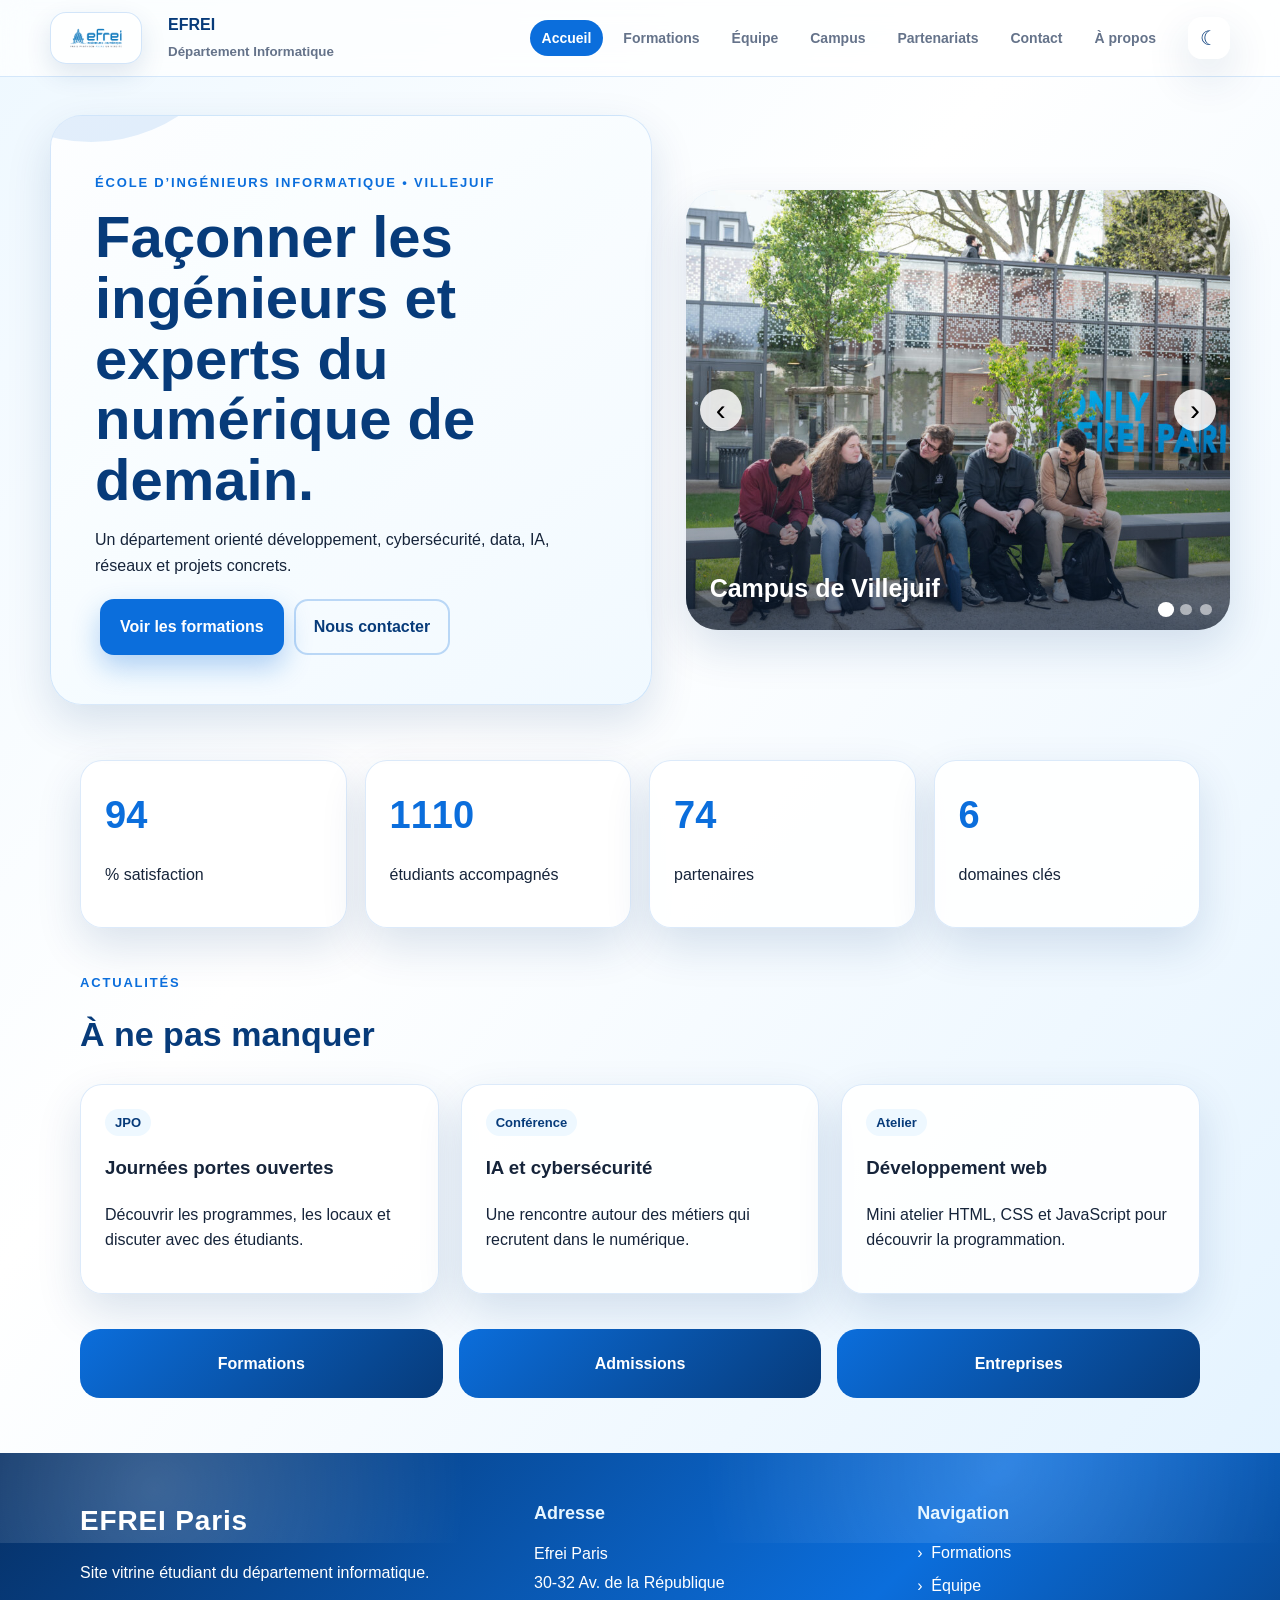
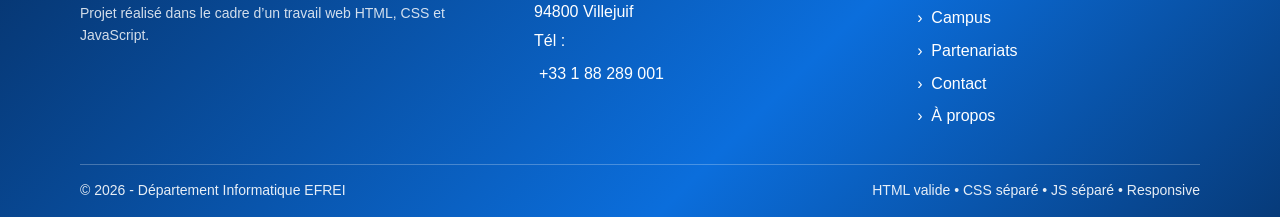
==== commit badf1f31: "Add files via upload" ====
--- a/index.html
+++ b/index.html
@@ -1,542 +1,78 @@
-<!DOCTYPE html>
-<html lang="fr">
-<head>
-  <meta charset="UTF-8">
-  <meta name="viewport" content="width=device-width, initial-scale=1.0">
-  <meta name="description" content="Département Informatique de l'EFREI Paris — Formation d'ingénieurs en informatique et technologies du numérique depuis 1936.">
-  <title>Accueil — Département Informatique | EFREI Paris</title>
-  <link rel="preconnect" href="https://fonts.googleapis.com">
-  <link rel="preconnect" href="https://fonts.gstatic.com" crossorigin>
-  <link href="https://fonts.googleapis.com/css2?family=Syne:wght@700;800&family=DM+Sans:wght@300;400;500&display=swap" rel="stylesheet">
-  <link rel="stylesheet" href="css/style.css">
-</head>
-<body>
-<svg class="svg-sprite" aria-hidden="true" focusable="false" style="position:absolute;width:0;height:0;overflow:hidden">
-<symbol id="i-home" viewBox="0 0 24 24"><path d="M3 11.5 12 4l9 7.5"/><path d="M5 10.5V20h14v-9.5"/><path d="M9 20v-6h6v6"/></symbol>
-<symbol id="i-book" viewBox="0 0 24 24"><path d="M4 5.5A3.5 3.5 0 0 1 7.5 2H20v18H7.5A3.5 3.5 0 0 0 4 23z"/><path d="M4 5.5V23"/><path d="M8 6h8M8 10h8"/></symbol>
-<symbol id="i-user" viewBox="0 0 24 24"><circle cx="12" cy="7" r="4"/><path d="M4 21a8 8 0 0 1 16 0"/></symbol>
-<symbol id="i-briefcase" viewBox="0 0 24 24"><path d="M9 6V4h6v2"/><rect x="3" y="6" width="18" height="14" rx="2"/><path d="M3 12h18"/></symbol>
-<symbol id="i-rocket" viewBox="0 0 24 24"><path d="M12 15 9 12c1.5-5 5-8 10-9-1 5-4 8.5-9 10z"/><path d="M9 12H5l-2 4 5-1"/><path d="M12 15v4l-4 2 1-5"/><circle cx="16" cy="8" r="1.5"/></symbol>
-<symbol id="i-mail" viewBox="0 0 24 24"><rect x="3" y="5" width="18" height="14" rx="2"/><path d="m4 7 8 6 8-6"/></symbol>
-<symbol id="i-info" viewBox="0 0 24 24"><circle cx="12" cy="12" r="9"/><path d="M12 10v6M12 7h.01"/></symbol>
-<symbol id="i-star" viewBox="0 0 24 24"><path d="m12 3 2.8 5.7 6.2.9-4.5 4.4 1.1 6.2-5.6-3-5.6 3 1.1-6.2L3 9.6l6.2-.9z"/></symbol>
-<symbol id="i-trophy" viewBox="0 0 24 24"><path d="M8 4h8v5a4 4 0 0 1-8 0z"/><path d="M8 6H4a4 4 0 0 0 4 4M16 6h4a4 4 0 0 1-4 4M12 13v5M8 21h8M9 18h6"/></symbol>
-<symbol id="i-brain" viewBox="0 0 24 24"><path d="M8 5a3 3 0 0 0-3 3v1a3 3 0 0 0 0 6v1a3 3 0 0 0 5 2.2V5.8A3 3 0 0 0 8 5z"/><path d="M16 5a3 3 0 0 1 3 3v1a3 3 0 0 1 0 6v1a3 3 0 0 1-5 2.2V5.8A3 3 0 0 1 16 5z"/></symbol>
-<symbol id="i-shield" viewBox="0 0 24 24"><path d="M12 3 20 6v6c0 5-3.5 8-8 9-4.5-1-8-4-8-9V6z"/><path d="m9 12 2 2 4-5"/></symbol>
-<symbol id="i-cloud" viewBox="0 0 24 24"><path d="M7 18h10a4 4 0 0 0 0-8 6 6 0 0 0-11.5 2A3 3 0 0 0 7 18z"/></symbol>
-<symbol id="i-code" viewBox="0 0 24 24"><path d="m8 9-4 3 4 3M16 9l4 3-4 3M14 5l-4 14"/></symbol>
-<symbol id="i-chart" viewBox="0 0 24 24"><path d="M4 19V5"/><path d="M4 19h16"/><path d="M8 16v-5M12 16V8M16 16v-9"/></symbol>
-<symbol id="i-calendar" viewBox="0 0 24 24"><rect x="3" y="5" width="18" height="16" rx="2"/><path d="M8 3v4M16 3v4M3 10h18"/></symbol>
-<symbol id="i-location" viewBox="0 0 24 24"><path d="M12 22s7-6 7-12a7 7 0 1 0-14 0c0 6 7 12 7 12z"/><circle cx="12" cy="10" r="2"/></symbol>
-<symbol id="i-users" viewBox="0 0 24 24"><path d="M16 21a6 6 0 0 0-12 0"/><circle cx="10" cy="7" r="4"/><path d="M22 21a5 5 0 0 0-5-5M17 3a3 3 0 0 1 0 6"/></symbol>
-<symbol id="i-building" viewBox="0 0 24 24"><path d="M4 21V5a2 2 0 0 1 2-2h12a2 2 0 0 1 2 2v16"/><path d="M9 21v-4h6v4M8 7h.01M12 7h.01M16 7h.01M8 11h.01M12 11h.01M16 11h.01"/></symbol>
-<symbol id="i-tools" viewBox="0 0 24 24"><path d="m14 7 3-3 3 3-3 3z"/><path d="M4 20 14 10"/><path d="m6 4 14 14"/></symbol>
-<symbol id="i-search" viewBox="0 0 24 24"><circle cx="11" cy="11" r="7"/><path d="m20 20-4-4"/></symbol>
-</svg>
-
-<!-- ══════════════════════════════════════════════════════════
-     HEADER
-══════════════════════════════════════════════════════════ -->
-<header class="header" role="banner">
-  <div class="container">
-    <div class="header__inner">
-      <!-- Logo -->
-      <a href="index.html" class="header__logo" aria-label="EFREI Paris — Accueil">
-<img class="efrei-real-logo" src="assets/img.png" alt="Logo EFREI Paris">        <div class="logo-text">
-          <span class="name">EFREI Paris</span>
-          <span class="dept">Département Informatique</span>
-        </div>
-      </a>
-
-      <!-- Navigation desktop -->
-      <nav class="nav nav--desktop" aria-label="Navigation principale">
-        <ul class="nav__list" role="list">
-          <li><a href="index.html"        class="nav__link"><svg class="svg-icon svg-icon--home" aria-hidden="true"><use href="#i-home"></use></svg> Accueil</a></li>
-          <li><a href="formations.html"   class="nav__link"><svg class="svg-icon svg-icon--book" aria-hidden="true"><use href="#i-book"></use></svg> Formations</a></li>
-          <li><a href="equipe.html"        class="nav__link"><svg class="svg-icon svg-icon--user" aria-hidden="true"><use href="#i-user"></use></svg> Équipe</a></li>
-          <li><a href="debouches.html"     class="nav__link"><svg class="svg-icon svg-icon--briefcase" aria-hidden="true"><use href="#i-briefcase"></use></svg> Débouchés</a></li>
-          <li><a href="projets.html"       class="nav__link"><svg class="svg-icon svg-icon--rocket" aria-hidden="true"><use href="#i-rocket"></use></svg> Projets</a></li>
-          <li><a href="contact.html"       class="nav__link nav__cta">Contact</a></li>
-        </ul>
-      </nav>
-
-      <!-- Hamburger -->
-      <button class="hamburger" aria-label="Menu" aria-expanded="false">
-        <span></span><span></span><span></span>
-      </button>
+<!DOCTYPE html><html lang="fr"><head><meta charset="UTF-8"><meta name="viewport" content="width=device-width, initial-scale=1.0"><meta name="description" content="Accueil - Département informatique EFREI - Département informatique EFREI Paris"><title>Accueil - Département informatique EFREI</title><link rel="stylesheet" href="css/style.css"></head><body><header class="site-header" id="top">
+  <nav class="navbar" aria-label="Navigation principale">
+    <a class="brand" href="index.html" aria-label="Accueil EFREI informatique">
+      <span>EFREI<br><small>Département Informatique</small></span>
+    </a>
+    <button class="nav-toggle" id="navToggle" aria-label="Ouvrir le menu" aria-expanded="false"><span></span><span></span><span></span></button>
+    <ul class="nav-links" id="navLinks">
+      <li><a href="index.html">Accueil</a></li>
+      <li><a href="formations.html">Formations</a></li>
+      <li><a href="equipe.html">Équipe</a></li>
+      <li><a href="campus.html">Campus</a></li>
+      <li><a href="partenariats.html">Partenariats</a></li>
+      <li><a href="contact.html">Contact</a></li>
+      <li><a href="apropos.html">À propos</a></li>
+    </ul>
+    <button class="theme-btn" id="themeBtn" type="button" aria-label="Changer le thème">☾</button>
+    <a class="header-logo" href="index.html" aria-label="Logo EFREI Paris">
+      <img src="images/logo-efrei.png" alt="Logo EFREI Paris">
+    </a>
+  </nav>
+</header>
+<main>
+<section class="hero reveal">
+  <div class="hero-text">
+    <p class="eyebrow">École d’ingénieurs informatique • Villejuif</p>
+    <h1>Façonner les ingénieurs et experts du numérique de demain.</h1>
+    <p>Un département orienté développement, cybersécurité, data, IA, réseaux et projets concrets.</p>
+    <div class="hero-actions"><a class="btn primary" href="formations.html">Voir les formations</a><a class="btn secondary" href="contact.html">Nous contacter</a></div>
+  </div>
+  <div class="slider" data-slider>
+    <div class="slides">
+      <figure class="slide active"><img src="images/ecole1.jpg" alt="Campus EFREI"><figcaption>Campus de Villejuif</figcaption></figure>
+      <figure class="slide"><img src="images/ecole2.jpg" alt="Étudiants en projet"><figcaption>Projets étudiants</figcaption></figure>
+      <figure class="slide"><img src="images/ecole3.jpg" alt="Laboratoire informatique"><figcaption>Labs et événements</figcaption></figure>
+    </div>
+    <button class="slide-btn prev" type="button" aria-label="Image précédente">‹</button><button class="slide-btn next" type="button" aria-label="Image suivante">›</button>
+    <div class="dots" aria-label="Pagination du carrousel"></div>
+  </div>
+</section>
+<section class="container stats reveal"><article><span class="counter" data-target="94">0</span><p>% satisfaction</p></article><article><span class="counter" data-target="1200">0</span><p>étudiants accompagnés</p></article><article><span class="counter" data-target="80">0</span><p>partenaires</p></article><article><span class="counter" data-target="6">0</span><p>domaines clés</p></article></section>
+<section class="container reveal"><div class="section-title"><p class="eyebrow">Actualités</p><h2>À ne pas manquer</h2></div><div class="news-grid">
+  <article class="news-card"><span>JPO</span><h3>Journées portes ouvertes</h3><p>Découvrir les programmes, les locaux et discuter avec des étudiants.</p></article>
+  <article class="news-card"><span>Conférence</span><h3>IA et cybersécurité</h3><p>Une rencontre autour des métiers qui recrutent dans le numérique.</p></article>
+  <article class="news-card"><span>Atelier</span><h3>Développement web</h3><p>Mini atelier HTML, CSS et JavaScript pour découvrir la programmation.</p></article>
+</div></section>
+<section class="container quick reveal"><a href="formations.html">Formations</a><a href="contact.html">Admissions</a><a href="partenariats.html">Entreprises</a></section>
+</main><footer class="footer">
+  <div class="footer-wave" aria-hidden="true"></div>
+  <div class="container footer-grid advanced-footer">
+    <div class="footer-brand">
+      <p class="footer-logo-text">EFREI Paris</p>
+      <p>Site vitrine étudiant du département informatique.</p>
+      <p class="footer-small">Projet réalisé dans le cadre d’un travail web HTML, CSS et JavaScript.</p>
+    </div>
+    <div class="footer-contact">
+      <h2>Adresse</h2>
+      <address>
+        Efrei Paris<br>
+        30-32 Av. de la République<br>
+        94800 Villejuif<br>
+        Tél : <a href="tel:+33188289001">+33 1 88 289 001</a>
+      </address>
+    </div>
+    <div class="footer-links">
+      <h2>Navigation</h2>
+      <a href="formations.html">Formations</a>
+      <a href="equipe.html">Équipe</a>
+      <a href="campus.html">Campus</a>
+      <a href="partenariats.html">Partenariats</a>
+      <a href="contact.html">Contact</a>
+      <a href="apropos.html">À propos</a>
     </div>
   </div>
-</header>
-
-<!-- Navigation mobile -->
-<nav class="nav--mobile" aria-label="Navigation mobile">
-  <ul class="nav__list" role="list">
-    <li><a href="index.html"      class="nav__link"><svg class="svg-icon svg-icon--home" aria-hidden="true"><use href="#i-home"></use></svg> Accueil</a></li>
-    <li><a href="formations.html" class="nav__link"><svg class="svg-icon svg-icon--book" aria-hidden="true"><use href="#i-book"></use></svg> Formations</a></li>
-    <li><a href="equipe.html"      class="nav__link"><svg class="svg-icon svg-icon--user" aria-hidden="true"><use href="#i-user"></use></svg> Équipe</a></li>
-    <li><a href="debouches.html"   class="nav__link"><svg class="svg-icon svg-icon--briefcase" aria-hidden="true"><use href="#i-briefcase"></use></svg> Débouchés</a></li>
-    <li><a href="projets.html"     class="nav__link"><svg class="svg-icon svg-icon--rocket" aria-hidden="true"><use href="#i-rocket"></use></svg> Projets</a></li>
-    <li><a href="apropos.html"     class="nav__link"><svg class="svg-icon svg-icon--info" aria-hidden="true"><use href="#i-info"></use></svg> À propos</a></li>
-    <li><a href="contact.html"     class="nav__link nav__cta"><svg class="svg-icon svg-icon--mail" aria-hidden="true"><use href="#i-mail"></use></svg> Contact</a></li>
-  </ul>
-</nav>
-
-<!-- ══════════════════════════════════════════════════════════
-     HERO
-══════════════════════════════════════════════════════════ -->
-<main id="main-content">
-<section class="hero" aria-label="Présentation du département">
-  <div class="hero__blob hero__blob--1"></div>
-  <div class="hero__blob hero__blob--2"></div>
-
-  <div class="container">
-    <div class="hero__content">
-      <div class="hero__eyebrow">
-        <span class="dot"></span>
-        Grande École d'Ingénieurs — Villejuif, Paris
-      </div>
-
-      <h1>Former les ingénieurs<br>du <span class="accent-word">numérique</span><br>de demain</h1>
-
-      <p class="hero__subtitle">
-        Le département Informatique de l'EFREI Paris forme depuis 1936 des ingénieurs d'excellence 
-        maîtrisant l'IA, la cybersécurité, le cloud et le développement logiciel. 
-        Accrédité CTI · EUR-ACE · Classement Mondial.
-      </p>
-
-      <div class="hero__actions">
-        <a href="formations.html" class="btn btn--accent btn--lg">
-          Découvrir nos formations →
-        </a>
-        <a href="contact.html" class="btn btn--outline-white btn--lg">
-          Nous contacter
-        </a>
-      </div>
-
-      <!-- Statistiques animées -->
-      <div class="hero__stats">
-        <div class="stat-card reveal">
-          <div class="stat-card__number">
-            <span data-count="3500" data-suffix="+">0</span>
-          </div>
-          <div class="stat-card__label">Étudiants actifs</div>
-        </div>
-        <div class="stat-card reveal reveal-delay-1">
-          <div class="stat-card__number">
-            <span data-count="97" data-suffix="%">0</span>
-          </div>
-          <div class="stat-card__label">Taux d'insertion</div>
-        </div>
-        <div class="stat-card reveal reveal-delay-2">
-          <div class="stat-card__number">
-            <span data-count="250" data-suffix="+">0</span>
-          </div>
-          <div class="stat-card__label">Entreprises partenaires</div>
-        </div>
-        <div class="stat-card reveal reveal-delay-3">
-          <div class="stat-card__number">
-            <span data-count="88" data-suffix="">0</span>
-          </div>
-          <div class="stat-card__label">Années d'excellence</div>
-        </div>
-      </div>
-    </div>
+  <div class="container footer-bottom">
+    <span>© 2026 - Département Informatique EFREI</span>
+    <span>HTML valide • CSS séparé • JS séparé • Responsive</span>
   </div>
-
-  <!-- Scroll indicator -->
-  <div class="hero__scroll" aria-hidden="true">
-    <div class="scroll-line"></div>
-    <span>Découvrir</span>
-  </div>
-</section>
-
-<!-- ══════════════════════════════════════════════════════════
-     TEMPS FORTS — Carrousel
-══════════════════════════════════════════════════════════ -->
-<section class="section section--light" aria-label="Temps forts">
-  <div class="container">
-    <div class="section-header reveal">
-      <span class="eyebrow"><svg class="svg-icon svg-icon--star" aria-hidden="true"><use href="#i-star"></use></svg> Actualités</span>
-      <h2>Les temps forts du département</h2>
-      <p>Découvrez les dernières actualités, classements et événements qui font la réputation de l'EFREI Paris.</p>
-      <div class="accent-line"></div>
-    </div>
-
-    <div class="carousel" data-autoplay="true" data-delay="5000" role="region" aria-label="Actualités en carrousel">
-      <div class="carousel__track">
-        <!-- Slide 1 -->
-        <div class="carousel__slide">
-          <div class="highlight-slide">
-            <div class="highlight-slide__icon"><svg class="svg-icon svg-icon--trophy" aria-hidden="true"><use href="#i-trophy"></use></svg></div>
-            <div>
-              <span class="highlight-slide__tag">Classement 2024</span>
-              <h3>EFREI Paris dans le Top 20 des écoles d'ingénieurs françaises</h3>
-              <p>L'EFREI Paris confirme sa position d'excellence dans le classement L'Étudiant 2024, 
-              reconnaissant la qualité de sa formation en informatique et sa forte insertion professionnelle.</p>
-            </div>
-          </div>
-        </div>
-        <!-- Slide 2 -->
-        <div class="carousel__slide">
-          <div class="highlight-slide">
-            <div class="highlight-slide__icon"><svg class="svg-icon svg-icon--brain" aria-hidden="true"><use href="#i-brain"></use></svg></div>
-            <div>
-              <span class="highlight-slide__tag">Innovation</span>
-              <h3>Nouveau programme IA & Data Science — Rentrée 2024</h3>
-              <p>Le département lance une nouvelle spécialisation en Intelligence Artificielle et Data Science, 
-              en partenariat avec des leaders comme Thales, Capgemini et Société Générale.</p>
-            </div>
-          </div>
-        </div>
-        <!-- Slide 3 -->
-        <div class="carousel__slide">
-          <div class="highlight-slide">
-            <div class="highlight-slide__icon"><svg class="svg-icon svg-icon--location" aria-hidden="true"><use href="#i-location"></use></svg></div>
-            <div>
-              <span class="highlight-slide__tag">International</span>
-              <h3>Partenariat renforcé avec 52 universités dans 30 pays</h3>
-              <p>L'EFREI Paris étend son réseau de doubles diplômes avec de nouvelles universités 
-              en Asie, Amérique du Nord et Europe, offrant des expériences internationales uniques.</p>
-            </div>
-          </div>
-        </div>
-        <!-- Slide 4 -->
-        <div class="carousel__slide">
-          <div class="highlight-slide">
-            <div class="highlight-slide__icon"><svg class="svg-icon svg-icon--shield" aria-hidden="true"><use href="#i-shield"></use></svg></div>
-            <div>
-              <span class="highlight-slide__tag">Cybersécurité</span>
-              <h3>Label SecNumedu de l'ANSSI renouvelé pour 5 ans</h3>
-              <p>Notre pôle de cybersécurité obtient le renouvellement du prestigieux label SecNumedu 
-              de l'Agence Nationale de la Sécurité des Systèmes d'Information, garantissant l'excellence de nos formations.</p>
-            </div>
-          </div>
-        </div>
-        <!-- Slide 5 -->
-        <div class="carousel__slide">
-          <div class="highlight-slide">
-            <div class="highlight-slide__icon"><svg class="svg-icon svg-icon--book" aria-hidden="true"><use href="#i-book"></use></svg></div>
-            <div>
-              <span class="highlight-slide__tag">Remise des diplômes</span>
-              <h3>Promotion 2024 — 620 ingénieurs diplômés</h3>
-              <p>L'EFREI Paris a célébré avec fierté sa promotion 2024 : 620 diplômés, 
-              dont 94% ont signé leur contrat avant même la fin de leur formation.</p>
-            </div>
-          </div>
-        </div>
-      </div>
-
-      <button class="carousel__btn carousel__btn--prev" aria-label="Précédent">&#8592;</button>
-      <button class="carousel__btn carousel__btn--next" aria-label="Suivant">&#8594;</button>
-      <div class="carousel__dots" role="tablist" aria-label="Navigation des diapositives"></div>
-    </div>
-  </div>
-</section>
-
-<!-- ══════════════════════════════════════════════════════════
-     LIENS RAPIDES
-══════════════════════════════════════════════════════════ -->
-<section class="section" aria-label="Navigation rapide">
-  <div class="container">
-    <div class="section-header reveal">
-      <span class="eyebrow"><svg class="svg-icon svg-icon--location" aria-hidden="true"><use href="#i-location"></use></svg> Explorer</span>
-      <h2>Tout ce dont vous avez besoin</h2>
-      <p>Retrouvez rapidement les informations importantes sur notre département.</p>
-      <div class="accent-line"></div>
-    </div>
-
-    <div class="grid-3" style="grid-template-columns: repeat(3, 1fr);">
-      <a href="formations.html" class="quick-nav-item reveal reveal-delay-1">
-        <span class="icon"><svg class="svg-icon svg-icon--book" aria-hidden="true"><use href="#i-book"></use></svg></span>
-        <h4>Nos Formations</h4>
-        <p>Bachelor, Cycle Ingénieur, Mastère Spécialisé</p>
-      </a>
-      <a href="equipe.html" class="quick-nav-item reveal reveal-delay-2">
-        <span class="icon"><svg class="svg-icon svg-icon--user" aria-hidden="true"><use href="#i-user"></use></svg></span>
-        <h4>L'Équipe</h4>
-        <p>Enseignants permanents & intervenants</p>
-      </a>
-      <a href="debouches.html" class="quick-nav-item reveal reveal-delay-3">
-        <span class="icon"><svg class="svg-icon svg-icon--briefcase" aria-hidden="true"><use href="#i-briefcase"></use></svg></span>
-        <h4>Débouchés</h4>
-        <p>Métiers, salaires & entreprises partenaires</p>
-      </a>
-      <a href="projets.html" class="quick-nav-item reveal reveal-delay-4">
-        <span class="icon"><svg class="svg-icon svg-icon--rocket" aria-hidden="true"><use href="#i-rocket"></use></svg></span>
-        <h4>Projets & Clubs</h4>
-        <p>Projets étudiants & vie associative</p>
-      </a>
-      <a href="contact.html" class="quick-nav-item reveal reveal-delay-5">
-        <span class="icon"><svg class="svg-icon svg-icon--mail" aria-hidden="true"><use href="#i-mail"></use></svg></span>
-        <h4>Nous Contacter</h4>
-        <p>Formulaire, téléphone, adresse</p>
-      </a>
-      <a href="apropos.html" class="quick-nav-item reveal reveal-delay-6">
-        <span class="icon"><svg class="svg-icon svg-icon--info" aria-hidden="true"><use href="#i-info"></use></svg></span>
-        <h4>À Propos</h4>
-        <p>Équipe projet & technologies utilisées</p>
-      </a>
-    </div>
-  </div>
-</section>
-
-<!-- ══════════════════════════════════════════════════════════
-     PRÉSENTATION DU DÉPARTEMENT
-══════════════════════════════════════════════════════════ -->
-<section class="section section--dark" aria-labelledby="dept-title">
-  <div class="container">
-    <div class="grid-2" style="align-items: center; gap: 72px;">
-      <div class="reveal">
-        <span class="eyebrow" style="color:var(--accent);background:rgba(255,179,0,.12);border-color:rgba(255,179,0,.25)">
-          <svg class="svg-icon svg-icon--book" aria-hidden="true"><use href="#i-book"></use></svg> Notre mission
-        </span>
-        <h2 id="dept-title" style="color:var(--white); margin: 20px 0 20px;">
-          Former les architectes de la transformation numérique
-        </h2>
-        <p style="color:rgba(255,255,255,.65); margin-bottom: 20px;">
-          Fondé en 1936, le département Informatique de l'EFREI Paris est une référence en formation 
-          d'ingénieurs du numérique. Nous préparons nos étudiants à relever les défis technologiques 
-          les plus complexes grâce à une pédagogie par projet, un corps enseignant d'exception 
-          et un réseau d'entreprises partenaires de premier plan.
-        </p>
-        <p style="color:rgba(255,255,255,.65); margin-bottom: 32px;">
-          Notre accréditation CTI (Commission des Titres d'Ingénieur) garantit la reconnaissance 
-          nationale et internationale de nos diplômes. Membre du Pôle Léonard de Vinci, nous bénéficions 
-          d'un campus moderne à Villejuif, aux portes de Paris.
-        </p>
-        <div style="display:flex;flex-wrap:wrap;gap:12px;">
-          <span class="tag" style="background:rgba(0,61,165,.3);color:rgba(255,255,255,.85);font-size:0.8rem;padding:8px 16px;"><svg class="svg-icon svg-icon--shield" aria-hidden="true"><use href="#i-shield"></use></svg> Accrédité CTI</span>
-          <span class="tag" style="background:rgba(0,61,165,.3);color:rgba(255,255,255,.85);font-size:0.8rem;padding:8px 16px;"><svg class="svg-icon svg-icon--location" aria-hidden="true"><use href="#i-location"></use></svg> Label EUR-ACE</span>
-          <span class="tag" style="background:rgba(0,61,165,.3);color:rgba(255,255,255,.85);font-size:0.8rem;padding:8px 16px;"><svg class="svg-icon svg-icon--shield" aria-hidden="true"><use href="#i-shield"></use></svg> SecNumedu ANSSI</span>
-          <span class="tag" style="background:rgba(0,61,165,.3);color:rgba(255,255,255,.85);font-size:0.8rem;padding:8px 16px;"><svg class="svg-icon svg-icon--trophy" aria-hidden="true"><use href="#i-trophy"></use></svg> Grande École</span>
-        </div>
-      </div>
-
-      <div class="reveal reveal-delay-2">
-        <div style="display:grid;gap:20px;">
-          <div class="highlight-box" style="background:rgba(255,255,255,.04);border-color:rgba(255,255,255,.1);">
-            <div style="display:flex;align-items:center;gap:16px;">
-              <div style="font-size:2rem;min-width:48px;"><svg class="svg-icon svg-icon--brain" aria-hidden="true"><use href="#i-brain"></use></svg></div>
-              <div>
-                <h4 style="color:var(--white);margin-bottom:4px;">Intelligence Artificielle & Data</h4>
-                <p style="font-size:0.875rem;color:rgba(255,255,255,.5);">Machine Learning, Deep Learning, Big Data, NLP</p>
-              </div>
-            </div>
-          </div>
-          <div class="highlight-box" style="background:rgba(255,255,255,.04);border-color:rgba(255,255,255,.1);">
-            <div style="display:flex;align-items:center;gap:16px;">
-              <div style="font-size:2rem;min-width:48px;"><svg class="svg-icon svg-icon--shield" aria-hidden="true"><use href="#i-shield"></use></svg></div>
-              <div>
-                <h4 style="color:var(--white);margin-bottom:4px;">Cybersécurité</h4>
-                <p style="font-size:0.875rem;color:rgba(255,255,255,.5);">Sécurité réseau, cryptographie, ethical hacking</p>
-              </div>
-            </div>
-          </div>
-          <div class="highlight-box" style="background:rgba(255,255,255,.04);border-color:rgba(255,255,255,.1);">
-            <div style="display:flex;align-items:center;gap:16px;">
-              <div style="font-size:2rem;min-width:48px;"><svg class="svg-icon svg-icon--cloud" aria-hidden="true"><use href="#i-cloud"></use></svg></div>
-              <div>
-                <h4 style="color:var(--white);margin-bottom:4px;">Cloud & DevOps</h4>
-                <p style="font-size:0.875rem;color:rgba(255,255,255,.5);">AWS, Azure, GCP, Kubernetes, CI/CD</p>
-              </div>
-            </div>
-          </div>
-          <div class="highlight-box" style="background:rgba(255,255,255,.04);border-color:rgba(255,255,255,.1);">
-            <div style="display:flex;align-items:center;gap:16px;">
-              <div style="font-size:2rem;min-width:48px;"><svg class="svg-icon svg-icon--code" aria-hidden="true"><use href="#i-code"></use></svg></div>
-              <div>
-                <h4 style="color:var(--white);margin-bottom:4px;">Développement Logiciel</h4>
-                <p style="font-size:0.875rem;color:rgba(255,255,255,.5);">Fullstack, mobile, architecture microservices</p>
-              </div>
-            </div>
-          </div>
-        </div>
-      </div>
-    </div>
-  </div>
-</section>
-
-<!-- ══════════════════════════════════════════════════════════
-     TÉMOIGNAGES
-══════════════════════════════════════════════════════════ -->
-<section class="section section--light" aria-labelledby="temoignages-title">
-  <div class="container">
-    <div class="section-header reveal">
-      <span class="eyebrow"><svg class="svg-icon svg-icon--mail" aria-hidden="true"><use href="#i-mail"></use></svg> Témoignages</span>
-      <h2 id="temoignages-title">Ce qu'ils disent de l'EFREI</h2>
-      <p>Découvrez les témoignages de nos diplômés qui occupent aujourd'hui des postes clés dans des entreprises de premier plan.</p>
-      <div class="accent-line"></div>
-    </div>
-
-    <div class="grid-3">
-      <div class="testimonial reveal reveal-delay-1">
-        <span class="testimonial__quote">"</span>
-        <p class="testimonial__text">
-          L'EFREI m'a donné les bases techniques solides et l'état d'esprit d'ingénieur nécessaires 
-          pour devenir Lead Developer chez BNP Paribas. La pédagogie par projet m'a appris à travailler 
-          en équipe et à livrer sous contrainte.
-        </p>
-        <div class="testimonial__author">
-          <div class="testimonial__avatar">AM</div>
-          <div>
-            <p class="testimonial__name">Alexandre Martin</p>
-            <p class="testimonial__promo">Promo 2019 — Lead Developer, BNP Paribas</p>
-            <div class="testimonial__stars"><svg class="svg-icon svg-icon--star" aria-hidden="true"><use href="#i-star"></use></svg><svg class="svg-icon svg-icon--star" aria-hidden="true"><use href="#i-star"></use></svg><svg class="svg-icon svg-icon--star" aria-hidden="true"><use href="#i-star"></use></svg><svg class="svg-icon svg-icon--star" aria-hidden="true"><use href="#i-star"></use></svg><svg class="svg-icon svg-icon--star" aria-hidden="true"><use href="#i-star"></use></svg></div>
-          </div>
-        </div>
-      </div>
-
-      <div class="testimonial reveal reveal-delay-2">
-        <span class="testimonial__quote">"</span>
-        <p class="testimonial__text">
-          Grâce à la spécialisation Cybersécurité de l'EFREI et au label SecNumedu, 
-          j'ai intégré Thales comme Analyste SOC dès la fin de mon stage de fin d'études. 
-          La formation est vraiment reconnue par les recruteurs.
-        </p>
-        <div class="testimonial__author">
-          <div class="testimonial__avatar">SB</div>
-          <div>
-            <p class="testimonial__name">Sofia Benali</p>
-            <p class="testimonial__promo">Promo 2021 — Analyste Cybersécurité, Thales</p>
-            <div class="testimonial__stars"><svg class="svg-icon svg-icon--star" aria-hidden="true"><use href="#i-star"></use></svg><svg class="svg-icon svg-icon--star" aria-hidden="true"><use href="#i-star"></use></svg><svg class="svg-icon svg-icon--star" aria-hidden="true"><use href="#i-star"></use></svg><svg class="svg-icon svg-icon--star" aria-hidden="true"><use href="#i-star"></use></svg><svg class="svg-icon svg-icon--star" aria-hidden="true"><use href="#i-star"></use></svg></div>
-          </div>
-        </div>
-      </div>
-
-      <div class="testimonial reveal reveal-delay-3">
-        <span class="testimonial__quote">"</span>
-        <p class="testimonial__text">
-          Mon année de césure à Singapour, facilitée par le réseau international de l'EFREI, 
-          m'a ouvert des portes incroyables. Je suis aujourd'hui Data Engineer chez Capgemini 
-          et je travaille sur des projets d'envergure mondiale.
-        </p>
-        <div class="testimonial__author">
-          <div class="testimonial__avatar">KC</div>
-          <div>
-            <p class="testimonial__name">Karim Chebbi</p>
-            <p class="testimonial__promo">Promo 2020 — Data Engineer, Capgemini</p>
-            <div class="testimonial__stars"><svg class="svg-icon svg-icon--star" aria-hidden="true"><use href="#i-star"></use></svg><svg class="svg-icon svg-icon--star" aria-hidden="true"><use href="#i-star"></use></svg><svg class="svg-icon svg-icon--star" aria-hidden="true"><use href="#i-star"></use></svg><svg class="svg-icon svg-icon--star" aria-hidden="true"><use href="#i-star"></use></svg><svg class="svg-icon svg-icon--star" aria-hidden="true"><use href="#i-star"></use></svg></div>
-          </div>
-        </div>
-      </div>
-    </div>
-  </div>
-</section>
-
-<!-- ══════════════════════════════════════════════════════════
-     CTA FINAL
-══════════════════════════════════════════════════════════ -->
-<section class="section section--gradient" aria-label="Appel à l'action">
-  <div class="container" style="text-align:center;">
-    <div class="reveal">
-      <span class="eyebrow"><svg class="svg-icon svg-icon--star" aria-hidden="true"><use href="#i-star"></use></svg> Rejoignez-nous</span>
-      <h2 style="color:var(--white); margin: 20px 0 16px;">
-        Prêt à construire l'avenir du numérique ?
-      </h2>
-      <p style="color:rgba(255,255,255,.7); font-size:1.1rem; max-width:540px; margin: 0 auto 40px;">
-        Candidatez à l'EFREI Paris et rejoignez une communauté de plus de 25 000 alumni
-        présents dans 80 pays à travers le monde.
-      </p>
-      <div style="display:flex;justify-content:center;gap:16px;flex-wrap:wrap;">
-        <a href="formations.html" class="btn btn--accent btn--lg">Voir les formations →</a>
-        <a href="contact.html" class="btn btn--outline-white btn--lg">Candidater</a>
-      </div>
-
-      <div style="margin-top:48px;display:flex;justify-content:center;align-items:center;gap:40px;flex-wrap:wrap;padding-top:32px;border-top:1px solid rgba(255,255,255,.15);">
-        <div style="text-align:center;">
-          <div style="color:var(--accent);font-family:var(--font-display);font-weight:800;font-size:1.8rem;">Bac+5</div>
-          <div style="color:rgba(255,255,255,.6);font-size:0.82rem;margin-top:4px;">Diplôme d'ingénieur</div>
-        </div>
-        <div style="width:1px;height:48px;background:rgba(255,255,255,.2);"></div>
-        <div style="text-align:center;">
-          <div style="color:var(--accent);font-family:var(--font-display);font-weight:800;font-size:1.8rem;">CTI</div>
-          <div style="color:rgba(255,255,255,.6);font-size:0.82rem;margin-top:4px;">Accrédité & reconnu</div>
-        </div>
-        <div style="width:1px;height:48px;background:rgba(255,255,255,.2);"></div>
-        <div style="text-align:center;">
-          <div style="color:var(--accent);font-family:var(--font-display);font-weight:800;font-size:1.8rem;">45k€</div>
-          <div style="color:rgba(255,255,255,.6);font-size:0.82rem;margin-top:4px;">Salaire moyen junior</div>
-        </div>
-        <div style="width:1px;height:48px;background:rgba(255,255,255,.2);"></div>
-        <div style="text-align:center;">
-          <div style="color:var(--accent);font-family:var(--font-display);font-weight:800;font-size:1.8rem;">52</div>
-          <div style="color:rgba(255,255,255,.6);font-size:0.82rem;margin-top:4px;">Universités partenaires</div>
-        </div>
-      </div>
-    </div>
-  </div>
-</section>
-</main>
-
-<!-- ══════════════════════════════════════════════════════════
-     FOOTER
-══════════════════════════════════════════════════════════ -->
-<footer class="footer" role="contentinfo">
-  <div class="container">
-    <div class="footer__main">
-      <!-- Colonne 1 — Branding -->
-      <div class="footer__brand">
-        <div class="footer-logo">
-<img class="efrei-real-logo" src="assets/img.png" alt="Logo EFREI Paris">          <div class="logo-text">
-            <span class="name" style="color:var(--white);">EFREI Paris</span>
-            <span class="dept" style="color:rgba(255,255,255,.4);">Département Informatique</span>
-          </div>
-        </div>
-        <p>
-          L'EFREI Paris est une Grande École d'Ingénieurs spécialisée en informatique 
-          et technologies du numérique, membre du Pôle Léonard de Vinci. Formant 
-          depuis 1936 les ingénieurs du futur, accrédités CTI et EUR-ACE.
-        </p>
-        <div class="footer__accreditations">
-          <span class="badge">CTI</span>
-          <span class="badge">EUR-ACE</span>
-          <span class="badge">SecNumedu</span>
-          <span class="badge">Pôle LDV</span>
-        </div>
-      </div>
-
-      <!-- Colonne 2 — Navigation -->
-      <div class="footer__col">
-        <h5>Navigation</h5>
-        <ul>
-          <li><a href="index.html">→ Accueil</a></li>
-          <li><a href="formations.html">→ Formations & Cours</a></li>
-          <li><a href="equipe.html">→ Notre Équipe</a></li>
-          <li><a href="debouches.html">→ Débouchés</a></li>
-          <li><a href="projets.html">→ Projets étudiants</a></li>
-          <li><a href="contact.html">→ Contact</a></li>
-          <li><a href="apropos.html">→ À propos</a></li>
-        </ul>
-      </div>
-
-      <!-- Colonne 3 — Ressources -->
-      <div class="footer__col">
-        <h5>Ressources</h5>
-        <ul>
-          <li><a href="https://www.efrei.fr" target="_blank" rel="noopener">→ Site EFREI.fr</a></li>
-          <li><a href="formations.html#permanences">→ Permanences enseignants</a></li>
-          <li><a href="contact.html#alumni">→ Espace diplômés</a></li>
-          <li><a href="#" target="_blank">→ ENT — Espace Numérique</a></li>
-          <li><a href="#" target="_blank">→ Moodle — Cours en ligne</a></li>
-          <li><a href="#" target="_blank">→ Annuaire alumni</a></li>
-          <li><a href="contact.html">→ Candidature & Admission</a></li>
-        </ul>
-      </div>
-    </div>
-
-    <!-- Barre inférieure -->
-    <div class="footer__bottom">
-      <p>© 2024 EFREI Paris — Département Informatique. Tous droits réservés. 
-        30-32 Avenue de la République, 94800 Villejuif.</p>
-      <div class="footer__bottom-links">
-        <a href="apropos.html">À propos du site</a>
-        <a href="#">Mentions légales</a>
-        <a href="#">RGPD</a>
-      </div>
-    </div>
-  </div>
-</footer>
-
-<script src="js/main.js"></script>
-</body>
-</html>
+</footer><button class="back-top" id="backTop" aria-label="Retour en haut">↑</button><script src="js/script.js"></script></body></html>
--- a/css/style.css
+++ b/css/style.css
@@ -0,0 +1,132 @@
+
+:root{--light:#eef8ff;--blue:#0b6edc;--blue2:#073b7a;--dark:#07172e;--white:#fff;--text:#16243a;--muted:#65738a;--card:rgba(255,255,255,.88);--shadow:0 18px 45px rgba(7,59,122,.14);--radius:22px}*{box-sizing:border-box}html{scroll-behavior:smooth}body{margin:0;font-family:Arial,Helvetica,sans-serif;background:linear-gradient(130deg,#eef8ff 0%,#fff 38%,#dff1ff 100%);color:var(--text);line-height:1.6;min-height:100vh}body.dark{--light:#08162b;--white:#10213d;--text:#edf6ff;--muted:#b6c6dd;--card:rgba(16,33,61,.9);background:radial-gradient(circle at top left,#123b73,#061124 60%)}a{color:inherit;text-decoration:none}img{max-width:100%;display:block}.container{width:min(1120px,92%);margin:auto}.site-header{position:sticky;top:0;z-index:10;background:rgba(255,255,255,.72);backdrop-filter:blur(14px);border-bottom:1px solid rgba(11,110,220,.16)}body.dark .site-header{background:rgba(6,17,36,.78)}.navbar{width:min(1180px,94%);margin:auto;display:flex;align-items:center;gap:20px;min-height:76px}.brand{display:flex;align-items:center;gap:11px;font-weight:800;color:var(--blue2)}body.dark .brand{color:#cce8ff}.brand-badge{background:linear-gradient(135deg,var(--blue),var(--blue2));color:white;width:43px;height:43px;border-radius:14px;display:grid;place-items:center;font-size:25px;box-shadow:0 10px 25px rgba(11,110,220,.34)}.brand small{font-weight:600;color:var(--muted)}.nav-links{margin-left:auto;display:flex;gap:8px;list-style:none;padding:0}.nav-links a{padding:10px 12px;border-radius:999px;color:var(--muted);font-weight:700;font-size:14px}.nav-links a:hover,.nav-links a.active{background:var(--blue);color:white}.theme-btn,.nav-toggle{border:0;background:var(--card);border-radius:14px;box-shadow:var(--shadow);cursor:pointer}.theme-btn{width:42px;height:42px;color:var(--blue2);font-size:20px}.nav-toggle{display:none;padding:10px}.nav-toggle span{display:block;width:23px;height:3px;background:var(--blue2);margin:4px;border-radius:4px}.hero{width:min(1180px,94%);margin:38px auto 55px;display:grid;grid-template-columns:1.05fr .95fr;gap:34px;align-items:center}.hero-text{background:linear-gradient(145deg,rgba(255,255,255,.82),rgba(238,248,255,.82));border:1px solid rgba(11,110,220,.15);border-radius:32px;padding:44px;box-shadow:var(--shadow);position:relative;overflow:hidden}.hero-text:before{content:"";position:absolute;inset:-50% auto auto -20%;width:320px;height:320px;background:rgba(11,110,220,.11);border-radius:50%}.hero-text>*{position:relative}.eyebrow{text-transform:uppercase;letter-spacing:.14em;color:var(--blue);font-size:13px;font-weight:800}.hero h1,.page h1{font-size:clamp(34px,5vw,58px);line-height:1.05;margin:8px 0 16px;color:var(--blue2)}body.dark .hero h1,body.dark .page h1{color:#d8eeff}.btn{display:inline-block;padding:13px 18px;border-radius:14px;font-weight:800;border:2px solid transparent;margin:5px}.btn.primary{background:var(--blue);color:white;box-shadow:0 12px 28px rgba(11,110,220,.3)}.btn.secondary{background:transparent;color:var(--blue2);border-color:rgba(11,110,220,.25)}body.dark .btn.secondary{color:#d8eeff}.slider{position:relative;border-radius:32px;overflow:hidden;box-shadow:var(--shadow);min-height:440px;background:#d7eafa}.slide{display:none;margin:0;position:absolute;inset:0}.slide.active{display:block;animation:zoomIn .7s ease}.slide img{width:100%;height:100%;object-fit:cover;min-height:440px}.slide:after{content:"";position:absolute;inset:0;background:linear-gradient(0deg,rgba(7,23,46,.65),transparent 55%)}.slide figcaption{position:absolute;left:24px;bottom:22px;color:white;font-weight:800;font-size:25px;z-index:1}.slide-btn{position:absolute;top:50%;transform:translateY(-50%);border:0;background:rgba(255,255,255,.85);width:42px;height:42px;border-radius:50%;font-size:30px;cursor:pointer}.prev{left:14px}.next{right:14px}.dots{position:absolute;bottom:15px;right:18px;display:flex;gap:8px}.dots button{width:11px;height:11px;border-radius:50%;border:0;background:rgba(255,255,255,.55);cursor:pointer}.dots button.active{background:white;transform:scale(1.35)}.stats{display:grid;grid-template-columns:repeat(4,1fr);gap:18px}.stats article,.card,.news-card,.teacher-card,.contact-card,.contact-form,.salary-box{background:var(--card);border:1px solid rgba(11,110,220,.14);border-radius:var(--radius);padding:24px;box-shadow:var(--shadow)}.counter{font-size:38px;color:var(--blue);font-weight:900}.section-title{margin:45px 0 22px}.section-title h2{font-size:34px;color:var(--blue2);margin:0}body.dark .section-title h2{color:#d8eeff}.news-grid,.cards{display:grid;grid-template-columns:repeat(3,1fr);gap:22px}.news-card span,.teacher-card span{background:var(--light);color:var(--blue2);padding:6px 10px;border-radius:999px;font-weight:800;font-size:13px}.news-card:hover,.card:hover,.teacher-card:hover{transform:translateY(-7px);box-shadow:0 24px 55px rgba(7,59,122,.22)}.quick{display:grid;grid-template-columns:repeat(3,1fr);gap:16px;margin-top:35px}.quick a{background:linear-gradient(135deg,var(--blue),var(--blue2));color:white;padding:22px;border-radius:20px;font-weight:900;text-align:center}.page{padding:30px 0 60px}.toolbar{display:flex;gap:12px;margin-bottom:20px}.toolbar input,.toolbar select,input,textarea,select{width:100%;padding:13px;border:2px solid rgba(11,110,220,.16);border-radius:14px;background:var(--white);color:var(--text)}textarea{min-height:140px;resize:vertical}.more-content{max-height:0;overflow:hidden;transition:max-height .35s ease}.formation-card.open .more-content{max-height:220px}.more-btn,.tab,.filter,.accordion button,.expertise-grid button{cursor:pointer;border:0;border-radius:14px;background:var(--light);color:var(--blue2);font-weight:800;padding:11px 15px}.tab.active,.filter.active{background:var(--blue);color:white}.tabs,.project-filter{display:flex;gap:10px;flex-wrap:wrap;margin-bottom:22px}.tab-panel{display:none}.tab-panel.active{display:block}.teacher-card{text-align:center}.avatar{width:72px;height:72px;margin:auto;border-radius:22px;background:linear-gradient(135deg,var(--blue),#8fd6ff);color:white;display:grid;place-items:center;font-size:25px;font-weight:900}.expertise-grid{display:grid;grid-template-columns:repeat(4,1fr);gap:12px}.info-box,.empty,.form-status{background:var(--light);border-radius:16px;padding:16px;color:var(--muted)}.empty{display:none}.timeline{display:grid;grid-template-columns:repeat(3,1fr);gap:20px}.timeline article{border-left:5px solid var(--blue);padding:18px;background:var(--card);border-radius:0 var(--radius) var(--radius) 0;box-shadow:var(--shadow)}.timeline span{font-size:34px;font-weight:900;color:rgba(11,110,220,.3)}.project.hide,.formation-card.hide{display:none}.testimonial{font-size:25px;background:linear-gradient(135deg,var(--blue2),var(--blue));color:white;border-radius:24px;padding:30px;margin:30px 0 0}.shine{position:relative;overflow:hidden}.shine:after{content:"";position:absolute;top:0;left:-80%;width:45%;height:100%;background:linear-gradient(90deg,transparent,rgba(255,255,255,.38),transparent);transform:skewX(-18deg)}.shine:hover:after{animation:shine .9s}.salary-box{margin-top:25px}.contact-layout{display:grid;grid-template-columns:1fr .9fr;gap:25px}.contact-form label{display:block;font-weight:800;margin-bottom:13px}.contact-form input,.contact-form textarea,.contact-form select{margin-top:6px}.contact-form .error{border-color:#d33;background:#fff5f5}.accordion div{display:none;padding:0 12px}.accordion div.open{display:block}.footer{margin-top:40px;background:var(--blue2);color:white;padding:32px 0}.footer-grid{display:flex;justify-content:space-between;gap:20px}.footer a{display:block;margin:5px}.back-top{position:fixed;right:18px;bottom:18px;width:48px;height:48px;border:0;border-radius:50%;background:var(--blue);color:white;font-size:22px;box-shadow:var(--shadow);cursor:pointer;opacity:0;pointer-events:none;transition:.25s}.back-top.visible{opacity:1;pointer-events:auto}.reveal{opacity:0;transform:translateY(28px);transition:.7s}.reveal.visible{opacity:1;transform:none}@keyframes zoomIn{from{opacity:.45;transform:scale(1.03)}to{opacity:1;transform:scale(1)}}@keyframes shine{to{left:130%}}@media(max-width:850px){.nav-toggle{display:block;margin-left:auto}.nav-links{position:absolute;top:76px;left:3%;right:3%;display:none;flex-direction:column;background:var(--white);padding:15px;border-radius:18px;box-shadow:var(--shadow)}.nav-links.open{display:flex}.hero,.contact-layout{grid-template-columns:1fr}.stats,.news-grid,.cards,.timeline,.expertise-grid,.quick{grid-template-columns:1fr}.toolbar{flex-direction:column}.footer-grid{display:block}.slider,.slide img{min-height:310px}}
+
+
+/* Logo EFREI placé en haut à droite */
+.header-logo{width:92px;height:52px;border-radius:16px;background:rgba(255,255,255,.72);border:1px solid rgba(11,110,220,.18);display:flex;align-items:center;justify-content:center;padding:8px;box-shadow:0 10px 26px rgba(7,59,122,.12);transition:.25s}
+.header-logo:hover{transform:translateY(-2px);box-shadow:0 15px 32px rgba(7,59,122,.2)}
+.header-logo img{max-width:100%;max-height:100%;object-fit:contain}
+body.dark .header-logo{background:rgba(16,33,61,.85)}
+
+/* Photos professeurs */
+.teacher-grid{align-items:stretch}
+.teacher-card{position:relative;overflow:hidden}
+.teacher-card:before{content:"";position:absolute;left:0;right:0;top:0;height:86px;background:linear-gradient(135deg,rgba(11,110,220,.18),rgba(143,214,255,.28));z-index:0}
+.teacher-card>*{position:relative;z-index:1}
+.teacher-photo{width:118px;height:118px;margin:10px auto 14px;border-radius:28px;object-fit:cover;border:5px solid var(--white);box-shadow:0 12px 30px rgba(7,59,122,.22);background:linear-gradient(135deg,#c9eaff,#f8fcff)}
+.teacher-card:hover .teacher-photo{transform:scale(1.04);transition:.25s}
+
+/* Footer amélioré */
+.footer{position:relative;margin-top:55px;background:linear-gradient(135deg,#062f64,#0b6edc 62%,#073b7a);color:white;padding:46px 0 16px;overflow:hidden}
+.footer-wave{position:absolute;inset:0 auto auto 0;width:100%;height:90px;background:radial-gradient(circle at 12% 40%,rgba(255,255,255,.24),transparent 28%),radial-gradient(circle at 78% 12%,rgba(255,255,255,.18),transparent 30%);opacity:.9}
+.advanced-footer{position:relative;display:grid;grid-template-columns:1.2fr 1fr .8fr;gap:30px;align-items:start}
+.footer-logo-text{font-size:28px;font-weight:900;margin:0 0 8px;letter-spacing:.03em}
+.footer h2{font-size:18px;margin:0 0 12px;color:#e7f6ff}.footer address{font-style:normal;line-height:1.8}.footer a{color:white;text-decoration:none}.footer a:hover{text-decoration:underline}.footer-links a{display:block;margin:7px 0;padding-left:14px;position:relative}.footer-links a:before{content:"›";position:absolute;left:0}.footer-small{opacity:.82;font-size:14px}.footer-bottom{position:relative;border-top:1px solid rgba(255,255,255,.28);margin-top:28px;padding-top:14px;display:flex;justify-content:space-between;gap:18px;font-size:14px;opacity:.9}
+
+/* Page À propos */
+.centered-title{text-align:center;max-width:760px;margin-left:auto;margin-right:auto}.centered-title p:last-child{color:var(--muted)}.creator-grid{display:grid;grid-template-columns:repeat(2,1fr);gap:24px;margin-top:30px}.creator-card{background:var(--card);border:1px solid rgba(11,110,220,.14);border-radius:28px;padding:34px;text-align:center;box-shadow:var(--shadow);transition:.25s}.creator-card:hover{transform:translateY(-8px)}.creator-photo{width:96px;height:96px;margin:0 auto 18px;border-radius:30px;background:linear-gradient(135deg,var(--blue),#8fd6ff);color:white;display:grid;place-items:center;font-size:32px;font-weight:900;box-shadow:0 14px 32px rgba(11,110,220,.25)}.creator-card h2{margin:8px 0;color:var(--blue2)}body.dark .creator-card h2{color:#d8eeff}.creator-card span{display:inline-block;background:var(--light);color:var(--blue2);padding:8px 12px;border-radius:999px;font-weight:800;font-size:13px}.project-note{margin-top:30px;background:linear-gradient(135deg,rgba(255,255,255,.9),rgba(223,241,255,.82));border:1px solid rgba(11,110,220,.14);border-radius:28px;padding:28px;box-shadow:var(--shadow)}body.dark .project-note{background:var(--card)}
+
+@media(max-width:1000px){.header-logo{width:78px}.advanced-footer{grid-template-columns:1fr 1fr}.footer-brand{grid-column:1/-1}}
+@media(max-width:850px){.header-logo{position:absolute;right:74px;top:12px;width:72px;height:48px}.theme-btn{margin-right:82px}.creator-grid,.advanced-footer{grid-template-columns:1fr}.footer-bottom{display:block}.teacher-photo{width:104px;height:104px}}
+
+
+/* Correction : le vrai logo EFREI reste toujours en haut à droite */
+.navbar{
+  position:relative;
+  padding-right:125px;
+}
+.header-logo{
+  position:absolute;
+  right:0;
+  top:50%;
+  transform:translateY(-50%);
+  margin-left:0;
+}
+.header-logo:hover{
+  transform:translateY(-50%) scale(1.03);
+}
+.brand-badge{
+  font-size:21px;
+}
+
+/* Photos des créatrices dans la page À propos */
+.creator-photo{
+  width:128px;
+  height:128px;
+  margin:0 auto 18px;
+  border-radius:34px;
+  overflow:hidden;
+  background:linear-gradient(135deg,var(--blue),#8fd6ff);
+  box-shadow:0 14px 32px rgba(11,110,220,.25);
+  border:5px solid var(--white);
+}
+.creator-photo img{
+  width:100%;
+  height:100%;
+  object-fit:cover;
+}
+.creator-placeholder{
+  width:100%;
+  height:100%;
+  display:grid;
+  place-items:center;
+  color:white;
+  font-size:32px;
+  font-weight:900;
+}
+
+@media(max-width:850px){
+  .navbar{padding-right:86px;}
+  .header-logo{right:8px;top:50%;width:72px;height:48px;}
+  .theme-btn{order:3;margin-left:auto;margin-right:10px;}
+  .nav-toggle{order:4;margin-left:0;}
+  .nav-links{order:5;}
+}
+
+
+/* Correction demandée : logo EFREI à gauche */
+.navbar{
+  position:relative;
+  padding-left:118px;
+  padding-right:0;
+}
+.header-logo{
+  position:absolute;
+  left:0;
+  right:auto;
+  top:50%;
+  transform:translateY(-50%);
+}
+.header-logo:hover{
+  transform:translateY(-50%) scale(1.03);
+}
+.brand{margin-left:0;}
+
+/* Tableau des permanences */
+.permanence-section{margin-top:20px;}
+.permanence-tools{display:grid;grid-template-columns:1fr 220px;gap:14px;margin:0 0 18px;}
+.table-wrapper{overflow-x:auto;background:var(--card);border:1px solid rgba(11,110,220,.16);border-radius:24px;box-shadow:var(--shadow);padding:10px;}
+.permanence-table{width:100%;border-collapse:collapse;min-width:760px;}
+.permanence-table caption{text-align:left;font-weight:900;color:var(--blue2);padding:14px 12px 18px;font-size:20px;}
+body.dark .permanence-table caption{color:#d8eeff;}
+.permanence-table th,.permanence-table td{padding:15px 14px;text-align:left;border-bottom:1px solid rgba(11,110,220,.13);}
+.permanence-table th{background:linear-gradient(135deg,var(--blue),var(--blue2));color:white;font-size:14px;text-transform:uppercase;letter-spacing:.06em;}
+.permanence-table th:first-child{border-top-left-radius:16px;}
+.permanence-table th:last-child{border-top-right-radius:16px;}
+.permanence-table tbody tr{transition:.22s;}
+.permanence-table tbody tr:nth-child(even){background:rgba(11,110,220,.045);}
+.permanence-table tbody tr:hover{background:rgba(11,110,220,.12);transform:scale(1.005);}
+.permanence-table tbody tr.next-session{outline:3px solid rgba(11,110,220,.35);background:rgba(143,214,255,.22);}
+.permanence-table td:nth-child(3){font-weight:900;color:var(--blue2);}
+body.dark .permanence-table td:nth-child(3){color:#d8eeff;}
+.permanence-table tr.hide{display:none;}
+.permanence-note{margin-top:14px;background:linear-gradient(135deg,rgba(11,110,220,.1),rgba(143,214,255,.18));border-left:5px solid var(--blue);border-radius:16px;padding:15px 18px;color:var(--muted);}
+
+@media(max-width:850px){
+  .navbar{padding-left:90px;padding-right:0;}
+  .header-logo{left:8px;right:auto;top:50%;width:72px;height:48px;}
+  .brand{font-size:14px;}
+  .theme-btn{order:3;margin-left:auto;margin-right:0;}
+  .nav-toggle{order:4;margin-left:0;}
+  .permanence-tools{grid-template-columns:1fr;}
+}
